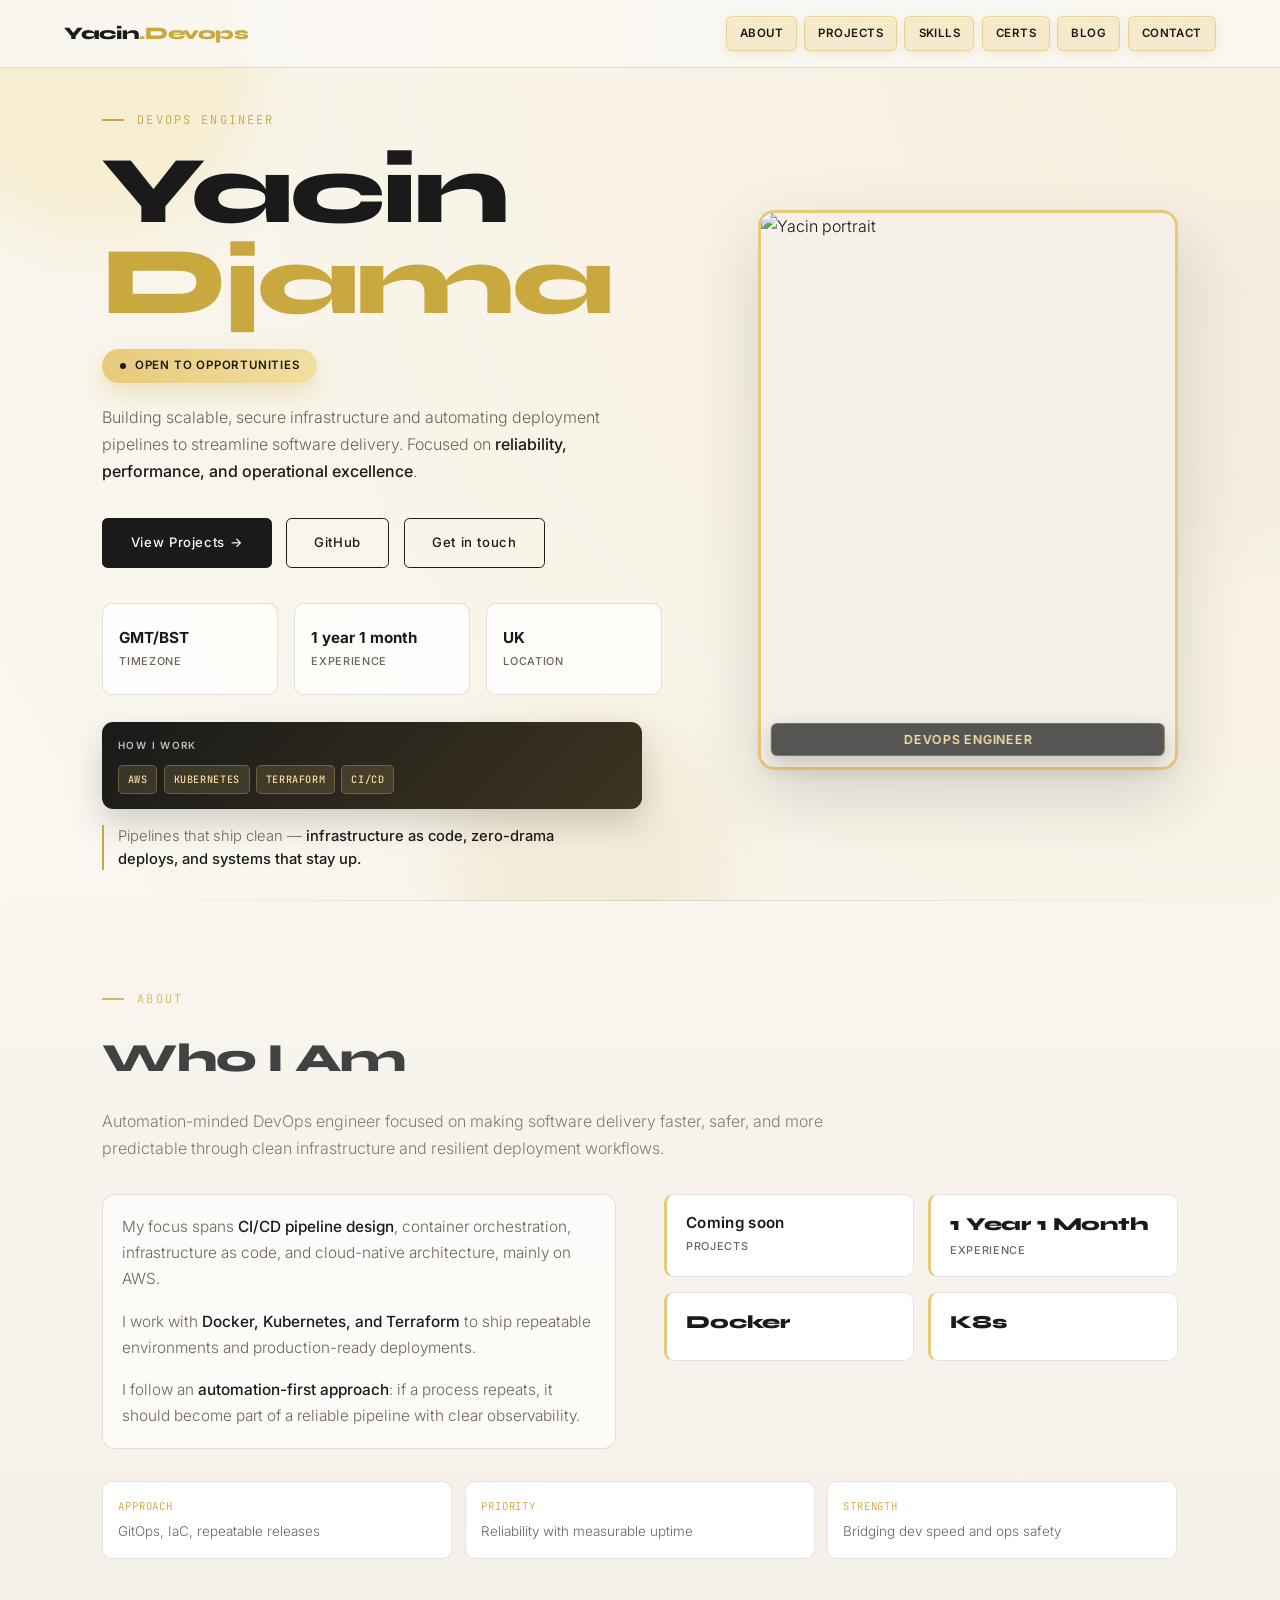
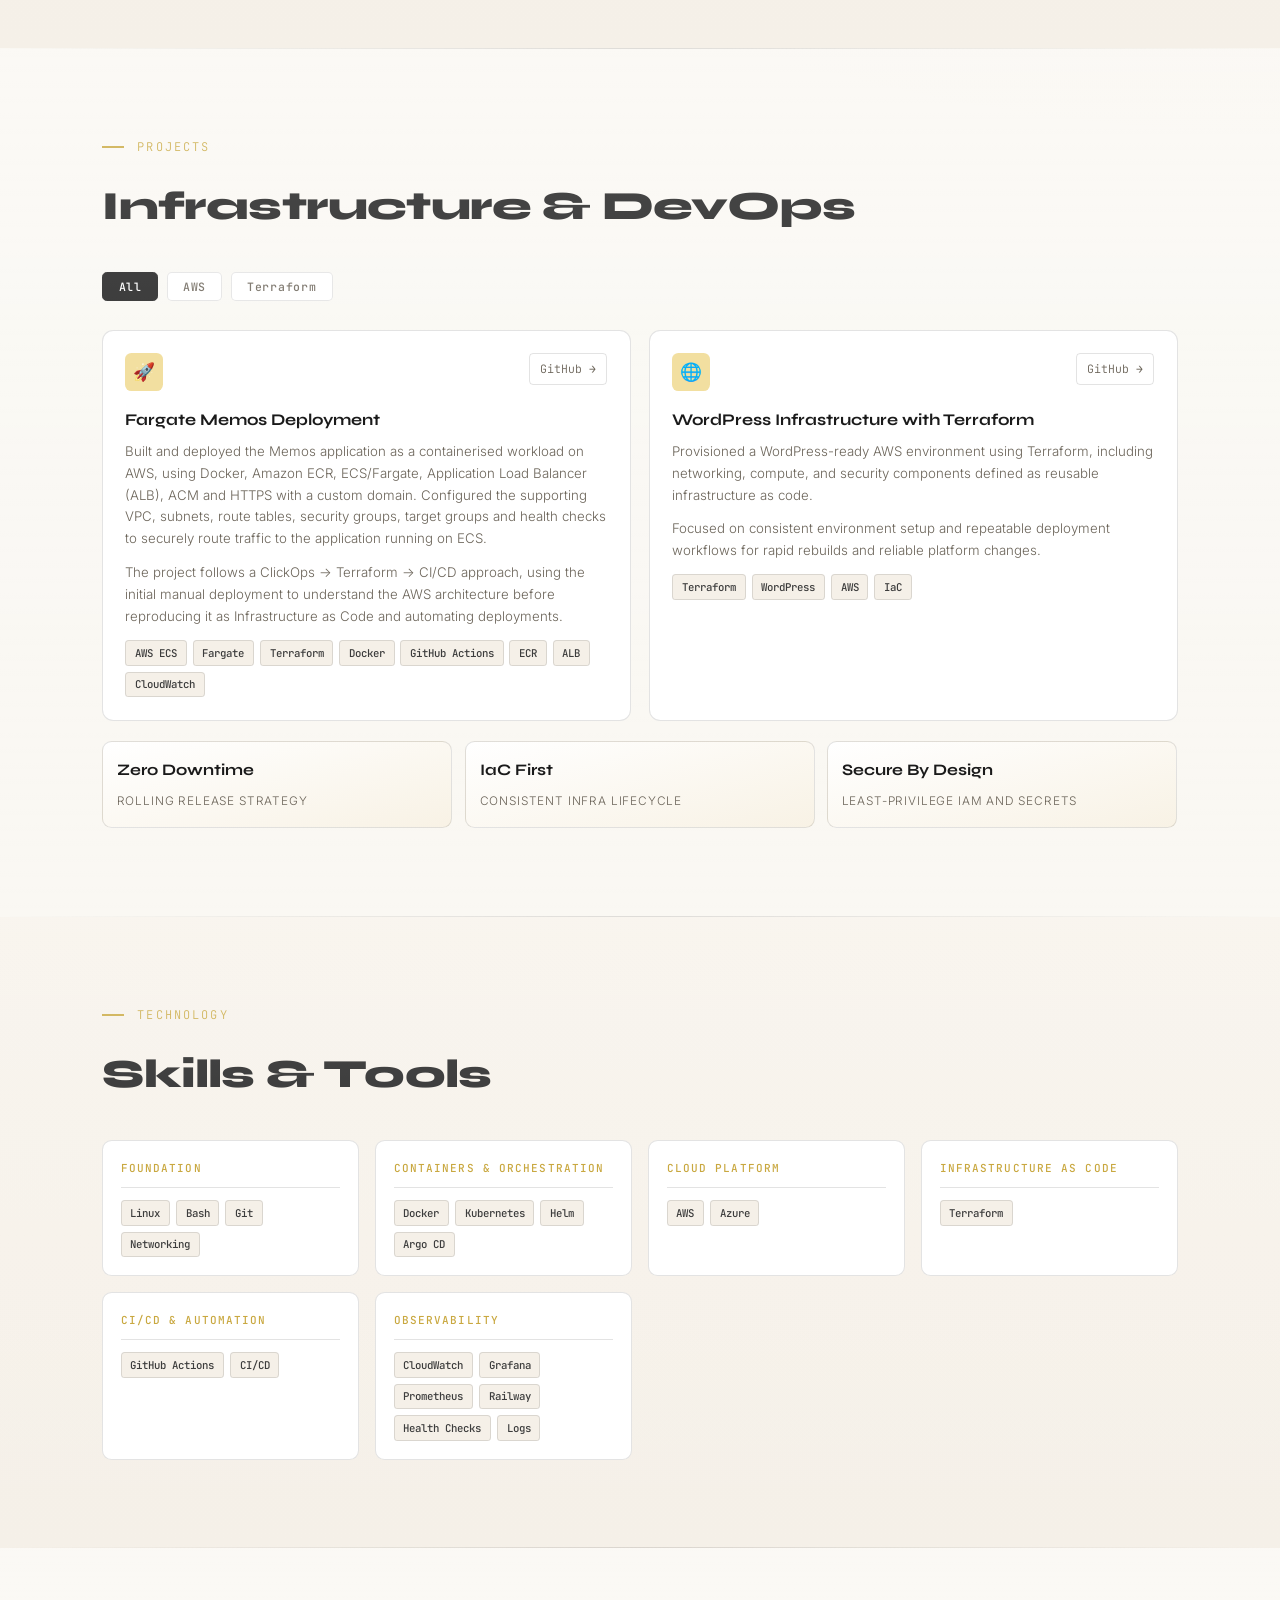
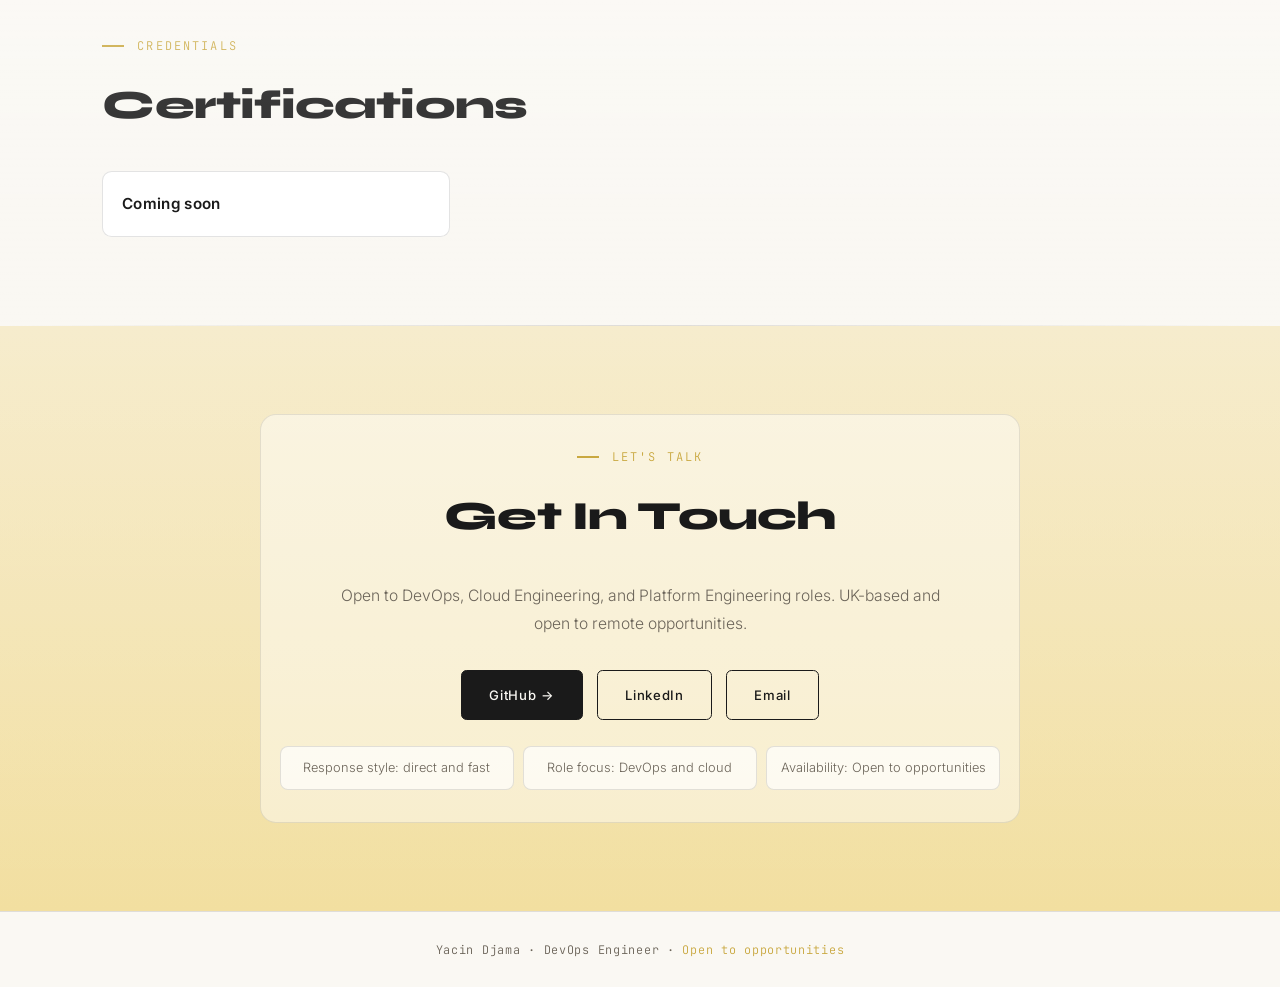
==== index.html @ f0c5e713 "viewing" ====
<!DOCTYPE html>
<html lang="en">
<head>
<meta charset="UTF-8">
<meta name="viewport" content="width=device-width, initial-scale=1.0">
<title>Yacin Djama | DevOps Engineer</title>
<link rel="preconnect" href="https://fonts.googleapis.com">
<link href="https://fonts.googleapis.com/css2?family=Syne:wght@400;600;700;800&family=Inter:wght@300;400;500;600&family=JetBrains+Mono:wght@400;500&display=swap" rel="stylesheet">
<link rel="stylesheet" href="styles.css">
</head>
<body>
  
<div class="blob a"></div>
<div class="blob b"></div>
<div class="blob c"></div>

<nav>
  <a class="nav-logo" href="index.html">Yacin<span>.Devops</span></a>
  <ul class="nav-links">
    <li><a href="#about">About</a></li>
    <li><a href="#projects">Projects</a></li>
    <li><a href="#skills">Skills</a></li>
    <li><a href="#certs">Certs</a></li>
    <li><a href="blog.html">Blog</a></li>
    <li><a href="#contact">Contact</a></li>
  </ul>
</nav>

<section id="hero">
  <div class="hero-inner">
    <div>
      <div class="hero-tag">DevOps Engineer</div>
      <h1>Yacin<br><span class="accent">Djama</span></h1>
      <div class="badge-open"><div class="dot"></div>Open to opportunities</div>
      <p class="hero-subtitle">
        Building scalable, secure infrastructure and automating deployment pipelines to streamline software delivery.
        Focused on <strong>reliability, performance, and operational excellence</strong>.
      </p>
      <div class="hero-ctas">
        <a href="#projects" class="btn-primary">View Projects →</a>
        <a href="https://github.com/YacinD" target="_blank" class="btn-ghost">GitHub</a>
        <a href="#contact" class="btn-ghost">Get in touch</a>
      </div>

      <div class="stats-row">
        <div class="stat-item"><div class="number">GMT/BST</div><div class="label">Timezone</div></div>
        <div class="stat-item"><div class="number experience-duration" data-case="lower">10 months</div><div class="label">Experience</div></div>
        <div class="stat-item"><div class="number">UK</div><div class="label">Location</div></div>
      </div>

      <div class="hero-mosaic reveal">
        <div class="mosaic-wide">
          <span>How I work</span>
          <div class="hero-chips">
            <span>AWS</span>
            <span>Kubernetes</span>
            <span>Terraform</span>
            <span>CI/CD</span>
          </div>
        </div>
        <p class="hero-hook">Pipelines that ship clean — <strong>infrastructure as code, zero-drama deploys, and systems that stay up.</strong></p>
      </div>
    </div>

    <div class="hero-photo-wrap reveal">
      <div class="hero-photo-frame">
        <img src="https://github.com/YacinD.png" alt="Yacin portrait">
      </div>
      <div class="hero-photo-badge">DevOps Engineer</div>
    </div>
  </div>
</section>

<div class="divider"></div>

<div class="full-section cream-bg" id="about">
  <div class="section-inner">
    <div class="section-tag">About</div>
    <h2>Who I Am</h2>
    <p class="section-intro">Automation-minded DevOps engineer focused on making software delivery faster, safer, and more predictable through clean infrastructure and resilient deployment workflows.</p>

    <div class="about-grid">
      <div class="about-text reveal">
        <p>My focus spans <strong>CI/CD pipeline design</strong>, container orchestration, infrastructure as code, and cloud-native architecture, mainly on AWS.</p>
        <p>I work with <strong>Docker, Kubernetes, and Terraform</strong> to ship repeatable environments and production-ready deployments.</p>
        <p>I follow an <strong>automation-first approach</strong>: if a process repeats, it should become part of a reliable pipeline with clear observability.</p>
      </div>
      <div class="about-stats reveal">
        <div class="stat-card"><div class="number coming-soon">Coming soon</div><div class="label">Projects</div></div>
        <div class="stat-card"><div class="number experience-duration" data-case="title">10 Months</div><div class="label">Experience</div></div>
        <div class="stat-card"><div class="number">Docker</div><div class="label"></div></div>
        <div class="stat-card"><div class="number">K8s</div><div class="label"></div></div>
      </div>
    </div>

    <div class="timeline reveal">
      <div class="timeline-item"><div class="k">Approach</div><div class="v">GitOps, IaC, repeatable releases</div></div>
      <div class="timeline-item"><div class="k">Priority</div><div class="v">Reliability with measurable uptime</div></div>
      <div class="timeline-item"><div class="k">Strength</div><div class="v">Bridging dev speed and ops safety</div></div>
    </div>
  </div>
</div>

<div class="divider"></div>

<div class="full-section" id="projects">
  <div class="section-inner">
    <div class="section-tag">Projects</div>
    <h2>Infrastructure & DevOps</h2>

    <div class="filter-row">
      <button class="filter-btn active">All</button>
      <button class="filter-btn">AWS</button>
      <button class="filter-btn">Terraform</button>
    </div>

    <div class="projects-grid">
      <div class="project-card reveal">
        <div class="project-card-header">
          <div class="project-icon">🚀</div>
          <a href="https://github.com/YacinD" target="_blank" class="project-link">GitHub →</a>
        </div>
        <div class="project-title">Fargate Memos Deployment</div>
        <p class="project-desc">Built and deployed the Memos application as a containerised workload on AWS, using Docker, Amazon ECR, ECS/Fargate, Application Load Balancer (ALB), ACM and HTTPS with a custom domain. Configured the supporting VPC, subnets, route tables, security groups, target groups and health checks to securely route traffic to the application running on ECS.</p>
        <p class="project-desc">The project follows a ClickOps → Terraform → CI/CD approach, using the initial manual deployment to understand the AWS architecture before reproducing it as Infrastructure as Code and automating deployments.</p>
        <div class="project-tags">
          <span class="tag">AWS ECS</span><span class="tag">Fargate</span><span class="tag">Terraform</span><span class="tag">Docker</span><span class="tag">GitHub Actions</span><span class="tag">ECR</span><span class="tag">ALB</span><span class="tag">CloudWatch</span>
        </div>
      </div>

      <div class="project-card reveal">
        <div class="project-card-header">
          <div class="project-icon">🌐</div>
          <a href="https://github.com/YacinD/wordpress-terraform" target="_blank" class="project-link">GitHub →</a>
        </div>
        <div class="project-title">WordPress Infrastructure with Terraform</div>
        <p class="project-desc">Provisioned a WordPress-ready AWS environment using Terraform, including networking, compute, and security components defined as reusable infrastructure as code.</p>
        <p class="project-desc">Focused on consistent environment setup and repeatable deployment workflows for rapid rebuilds and reliable platform changes.</p>
        <div class="project-tags"><span class="tag">Terraform</span><span class="tag">WordPress</span><span class="tag">AWS</span><span class="tag">IaC</span></div>
      </div>
    </div>

    <div class="projects-highlights reveal">
      <div class="highlight-card"><strong>Zero Downtime</strong><span>Rolling release strategy</span></div>
      <div class="highlight-card"><strong>IaC First</strong><span>Consistent infra lifecycle</span></div>
      <div class="highlight-card"><strong>Secure By Design</strong><span>Least-privilege IAM and secrets</span></div>
    </div>
  </div>
</div>

<div class="divider"></div>

<div class="full-section cream-bg" id="skills">
  <div class="section-inner">
    <div class="section-tag">Technology</div>
    <h2>Skills & Tools</h2>
    <div class="skills-grid">
      <div class="skill-cat reveal"><div class="skill-cat-title">Foundation</div><div class="skill-items"><span class="skill-item">Linux</span><span class="skill-item">Bash</span><span class="skill-item">Git</span><span class="skill-item">Networking</span></div></div>
      <div class="skill-cat reveal"><div class="skill-cat-title">Containers & Orchestration</div><div class="skill-items"><span class="skill-item">Docker</span><span class="skill-item">Kubernetes</span><span class="skill-item">Helm</span><span class="skill-item">Argo CD</span></div></div>
      <div class="skill-cat reveal"><div class="skill-cat-title">Cloud Platform</div><div class="skill-items"><span class="skill-item">AWS</span><span class="skill-item">Azure</span></div></div>
      <div class="skill-cat reveal"><div class="skill-cat-title">Infrastructure as Code</div><div class="skill-items"><span class="skill-item">Terraform</span></div></div>
      <div class="skill-cat reveal"><div class="skill-cat-title">CI/CD & Automation</div><div class="skill-items"><span class="skill-item">GitHub Actions</span><span class="skill-item">CI/CD</span></div></div>
      <div class="skill-cat reveal"><div class="skill-cat-title">Observability</div><div class="skill-items"><span class="skill-item">CloudWatch</span><span class="skill-item">Grafana</span><span class="skill-item">Prometheus</span><span class="skill-item">Railway</span><span class="skill-item">Health Checks</span><span class="skill-item">Logs</span></div></div>
    </div>
  </div>
</div>

<div class="divider"></div>

<div class="full-section" id="certs">
  <div class="section-inner">
    <div class="section-tag">Credentials</div>
    <h2>Certifications</h2>
    <div class="certs-grid">
      <div class="cert-card reveal cert-card-soon">
        <div>
          <div class="cert-name coming-soon">Coming soon</div>
        </div>
      </div>
    </div>
  </div>
</div>

<div class="divider"></div>

<div class="full-section tan-bg" id="contact">
  <div class="section-inner">
    <div class="contact-inner reveal">
      <div class="section-tag">Let's Talk</div>
      <h2>Get In Touch</h2>
      <p class="contact-desc">Open to DevOps, Cloud Engineering, and Platform Engineering roles. UK-based and open to remote opportunities.</p>
      <div class="contact-links" style="justify-content:center;">
        <a href="https://github.com/YacinD" target="_blank" class="btn-primary">GitHub →</a>
        <a href="https://www.linkedin.com/in/yacindjama/" target="_blank" class="btn-ghost">LinkedIn</a>
        <a href="mailto:yacin@example.com" class="btn-ghost">Email</a>
      </div>
      <div class="contact-mini">
        <div>Response style: direct and fast</div>
        <div>Role focus: DevOps and cloud</div>
        <div>Availability: Open to opportunities</div>
      </div>
    </div>
  </div>
</div>

<footer>
  <div>
    <span>Yacin Djama</span> · DevOps Engineer · <span class="footer-accent">Open to opportunities</span>
  </div>
  <p class="visit-counter" id="visit-counter" aria-live="polite">
    <span>visitors <span class="visit-num" id="visit-count"></span></span>
  </p>
</footer>

<script>
  const sectionObserver = new IntersectionObserver(entries => {
    entries.forEach(entry => {
      if (entry.isIntersecting) {
        entry.target.classList.add('in-view');
      }
    });
  }, { threshold: 0.16 });

  document.querySelectorAll('.full-section').forEach(section => sectionObserver.observe(section));

  document.querySelectorAll('.projects-grid .project-card, .skills-grid .skill-cat, .certs-grid .cert-card, .about-stats .stat-card, .timeline .timeline-item, .projects-highlights .highlight-card').forEach((el, idx) => {
    el.classList.add('reveal');
    el.style.setProperty('--reveal-delay', `${(idx % 6) * 70}ms`);
  });

  document.querySelectorAll('.filter-btn').forEach(btn => {
    btn.addEventListener('click', () => {
      document.querySelectorAll('.filter-btn').forEach(b => b.classList.remove('active'));
      btn.classList.add('active');
    });
  });

  const observer = new IntersectionObserver(entries => {
    entries.forEach(entry => {
      if (entry.isIntersecting) {
        entry.target.classList.add('visible');
      }
    });
  }, { threshold: 0.12 });

  document.querySelectorAll('.reveal').forEach(el => observer.observe(el));

  const onScroll = () => {
    const y = window.scrollY || 0;
    document.body.classList.toggle('scrolling', y > 18);
  };

  window.addEventListener('scroll', onScroll, { passive: true });
  onScroll();

  // DevOps start date: 8 Oct 2025 — experience label auto-updates (months → years at 12)
  const DEVOPS_START = new Date(2025, 9, 8); // month is 0-indexed

  function monthsSince(start, end = new Date()) {
    let months = (end.getFullYear() - start.getFullYear()) * 12 + (end.getMonth() - start.getMonth());
    if (end.getDate() < start.getDate()) months -= 1;
    return Math.max(0, months);
  }

  function formatExperience(months, letterCase = 'lower') {
    let label;
    if (months < 12) {
      label = months === 1 ? '1 month' : `${months} months`;
    } else {
      const years = Math.floor(months / 12);
      const rem = months % 12;
      if (rem === 0) {
        label = years === 1 ? '1 year' : `${years} years`;
      } else if (years === 1) {
        label = rem === 1 ? '1 year 1 month' : `1 year ${rem} months`;
      } else {
        label = rem === 1 ? `${years} years 1 month` : `${years} years ${rem} months`;
      }
    }
    if (letterCase === 'title') {
      return label.replace(/\b\w/g, c => c.toUpperCase());
    }
    return label;
  }

  function updateExperienceDuration() {
    const months = monthsSince(DEVOPS_START);
    document.querySelectorAll('.experience-duration').forEach(el => {
      el.textContent = formatExperience(months, el.dataset.case || 'lower');
    });
  }

  updateExperienceDuration();
  // Re-check daily in case the page stays open across a month boundary
  setInterval(updateExperienceDuration, 60 * 60 * 1000);

  (function trackUniqueVisits() {
    const counterEl = document.getElementById('visit-count');
    const wrapEl = document.getElementById('visit-counter');
    if (!counterEl || !wrapEl) return;

    const namespace = 'yacind.github.io';
    const key = 'visits';
    const ownerFlag = 'yd-site-owner';
    const countedFlag = 'yd-unique-visit';
    const ownerCookie = 'yd_owner=1';
    const params = new URLSearchParams(location.search);
    const host = location.hostname;
    const isLocal = host === 'localhost' || host === '127.0.0.1' || location.protocol === 'file:';
    const markedInUrl = params.has('me') || location.hash === '#me';

    const readOwner = () => {
      try {
        if (localStorage.getItem(ownerFlag) === '1') return true;
      } catch (err) {}
      return document.cookie.split(';').some(part => part.trim() === ownerCookie);
    };

    const markOwnerDevice = () => {
      try { localStorage.setItem(ownerFlag, '1'); } catch (err) {}
      document.cookie = `${ownerCookie}; Max-Age=315360000; Path=/; SameSite=Lax`;
    };

    if (isLocal || markedInUrl || readOwner()) {
      markOwnerDevice();
    }

    if (markedInUrl) {
      const hash = location.hash === '#me' ? '' : location.hash;
      history.replaceState({}, '', location.pathname + hash);
    }

    let alreadyCounted = false;
    try { alreadyCounted = localStorage.getItem(countedFlag) === '1'; } catch (err) {}

    const isOwnerDevice = readOwner();
    const shouldCount = !isOwnerDevice && !alreadyCounted;
    const endpoint = shouldCount ? 'hit' : 'get';

    fetch(`https://abacus.jasoncameron.dev/${endpoint}/${namespace}/${key}`)
      .then(res => (res.ok ? res.json() : Promise.reject()))
      .then(data => {
        const value = Number(data && data.value);
        if (!Number.isFinite(value)) return;
        if (shouldCount) {
          try { localStorage.setItem(countedFlag, '1'); } catch (err) {}
        }
        counterEl.textContent = value.toLocaleString('en-GB');
        wrapEl.classList.add('is-on');
      })
      .catch(() => {});
  })();

</script>
</body>
</html>
---- styles.css ----
:root {
    --tan: #E8C97A;
    --tan-light: #F2DFA0;
    --tan-dark: #C9A840;
    --charcoal: #1A1A1A;
    --charcoal-mid: #2D2D2D;
    --charcoal-soft: #3D3D3D;
    --warm-white: #FAF8F3;
    --cream: #F5F0E8;
    --muted: #6B6459;
    --border: rgba(26,26,26,0.12);
    --border-tan: rgba(232,201,122,0.4);
  }

  * { margin: 0; padding: 0; box-sizing: border-box; }
  html { scroll-behavior: smooth; }

  body {
    background: radial-gradient(circle at top right, rgba(232,201,122,0.18), transparent 40%), var(--warm-white);
    color: var(--charcoal);
    font-family: 'Inter', sans-serif;
    font-weight: 300;
    line-height: 1.7;
    overflow-x: hidden;
  }

  body.scrolling nav {
    background: rgba(250,248,243,0.94);
    box-shadow: 0 10px 30px rgba(26,26,26,0.08);
  }

  .blob {
    position: fixed;
    z-index: 0;
    border-radius: 999px;
    filter: blur(30px);
    opacity: 0.32;
    pointer-events: none;
  }

  .blob.a {
    width: 340px;
    height: 340px;
    background: var(--tan-light);
    top: -100px;
    left: -80px;
  }

  .blob.b {
    width: 320px;
    height: 320px;
    background: #efe6d6;
    right: -110px;
    top: 25vh;
  }

  .blob.c {
    width: 280px;
    height: 280px;
    background: #ead9b2;
    bottom: -100px;
    left: 35%;
  }

  nav {
    position: fixed;
    top: 0;
    left: 0;
    right: 0;
    z-index: 100;
    display: flex;
    align-items: center;
    justify-content: space-between;
    padding: 1rem 4rem;
    background: rgba(250,248,243,0.88);
    backdrop-filter: none;
    border-bottom: 1px solid var(--border);
  }

  .nav-logo {
    font-family: 'Syne', sans-serif;
    font-size: 1.1rem;
    font-weight: 800;
    color: var(--charcoal);
    letter-spacing: -0.02em;
    text-decoration: none;
  }

  .nav-logo span { color: var(--tan-dark); }

  .nav-links a.is-active {
    background: linear-gradient(180deg, var(--tan-light), var(--tan));
    box-shadow: 0 6px 16px rgba(201,168,64,0.28);
  }

  .nav-links {
    display: flex;
    gap: 0.45rem;
    list-style: none;
    flex-wrap: wrap;
    justify-content: flex-end;
  }

  .nav-links a {
    display: inline-flex;
    align-items: center;
    color: var(--charcoal);
    text-decoration: none;
    font-size: 0.72rem;
    letter-spacing: 0.04em;
    text-transform: uppercase;
    font-weight: 600;
    padding: 0.42rem 0.82rem;
    white-space: nowrap;
    border-radius: 0.4rem;
    background: linear-gradient(180deg, rgba(242,223,160,0.55), rgba(232,201,122,0.28));
    border: 1px solid rgba(201,168,64,0.38);
    box-shadow: 0 3px 10px rgba(201,168,64,0.16), inset 0 1px 0 rgba(255,255,255,0.55);
    transition: background 0.2s, transform 0.2s, box-shadow 0.2s, color 0.2s;
  }

  .nav-links a:hover {
    background: linear-gradient(180deg, var(--tan-light), var(--tan));
    color: var(--charcoal);
    transform: translateY(-1px);
    box-shadow: 0 6px 16px rgba(201,168,64,0.28);
  }

  .nav-links a:focus-visible {
    outline: 2px solid var(--tan-dark);
    outline-offset: 2px;
  }

  #hero {
    position: relative;
    z-index: 1;
    min-height: 100vh;
    display: flex;
    align-items: center;
    padding: 0 8vw;
    padding-top: 5rem;
  }

  .hero-inner {
    display: grid;
    grid-template-columns: 1fr 420px;
    gap: 4rem;
    align-items: center;
    max-width: 1120px;
    width: 100%;
    margin: 0 auto;
  }

  .hero-tag,
  .section-tag {
    font-family: 'JetBrains Mono', monospace;
    font-size: 0.75rem;
    color: var(--tan-dark);
    letter-spacing: 0.18em;
    text-transform: uppercase;
    margin-bottom: 0.9rem;
    display: flex;
    align-items: center;
    gap: 0.8rem;
  }

  .hero-tag::before,
  .section-tag::before {
    content: '';
    width: 22px;
    height: 2px;
    background: var(--tan-dark);
  }

  h1 {
    font-family: 'Syne', sans-serif;
    font-size: clamp(3rem, 8vw, 6rem);
    font-weight: 800;
    line-height: 0.95;
    letter-spacing: -0.03em;
    margin-bottom: 1.4rem;
    color: var(--charcoal);
  }

  h1 .accent { color: var(--tan-dark); display: block; }

  .badge-open {
    display: inline-flex;
    align-items: center;
    gap: 0.55rem;
    background: linear-gradient(90deg, var(--tan), var(--tan-light));
    color: var(--charcoal);
    padding: 0.45rem 1.1rem;
    border-radius: 2rem;
    font-size: 0.72rem;
    font-weight: 600;
    letter-spacing: 0.07em;
    text-transform: uppercase;
    margin-bottom: 1.3rem;
    box-shadow: 0 10px 25px rgba(201, 168, 64, 0.28);
  }

  .badge-open .dot {
    width: 6px;
    height: 6px;
    background: var(--charcoal);
    border-radius: 50%;
    animation: blink 1.8s infinite;
  }

  @keyframes blink { 0%, 100% { opacity: 1; } 50% { opacity: 0.3; } }

  .hero-subtitle {
    font-size: 1rem;
    color: var(--muted);
    max-width: 520px;
    margin-bottom: 2rem;
  }

  .hero-subtitle strong { color: var(--charcoal); font-weight: 500; }

  .hero-ctas,
  .contact-links {
    display: flex;
    gap: 0.9rem;
    flex-wrap: wrap;
  }

  .btn-primary,
  .btn-ghost {
    display: inline-flex;
    align-items: center;
    gap: 0.5rem;
    padding: 0.8rem 1.7rem;
    border-radius: 0.35rem;
    text-decoration: none;
    font-size: 0.82rem;
    font-weight: 500;
    letter-spacing: 0.05em;
    transition: all 0.2s;
  }

  .btn-primary {
    background: var(--charcoal);
    color: var(--warm-white);
    border: 1.5px solid var(--charcoal);
  }

  .btn-primary:hover {
    background: var(--charcoal-soft);
    transform: translateY(-2px);
  }

  .btn-ghost {
    background: transparent;
    color: var(--charcoal);
    border: 1.5px solid var(--charcoal);
  }

  .btn-ghost:hover {
    background: var(--charcoal);
    color: var(--warm-white);
    transform: translateY(-2px);
  }

  .stats-row {
    display: grid;
    grid-template-columns: repeat(3, minmax(100px, 1fr));
    gap: 1rem;
    margin-top: 2.2rem;
    max-width: 560px;
    align-items: stretch;
  }

  .stat-item {
    min-height: 92px;
    padding: 0.95rem 1rem;
    background: rgba(255,255,255,0.74);
    border: 1px solid var(--border);
    border-radius: 0.6rem;
    display: flex;
    flex-direction: column;
    justify-content: center;
    align-items: flex-start;
  }

  .stat-item .number,
  .stat-card .number {
    font-family: 'Syne', sans-serif;
    font-size: 1.15rem;
    font-weight: 800;
    color: var(--charcoal);
    line-height: 1.3;
    letter-spacing: -0.01em;
  }

  .stat-item .number {
    font-family: 'Inter', sans-serif;
    font-size: 0.95rem;
    font-weight: 700;
    letter-spacing: 0;
  }

  .stat-item .label,
  .stat-card .label {
    font-size: 0.68rem;
    color: var(--muted);
    letter-spacing: 0.06em;
    text-transform: uppercase;
    font-weight: 500;
    margin-top: 0.38rem;
    line-height: 1.35;
  }

  .hero-photo-wrap { position: relative; }

  .hero-photo-frame {
    position: relative;
    width: 100%;
    aspect-ratio: 3 / 4;
    border-radius: 1rem;
    overflow: hidden;
    background: var(--cream);
    border: 3px solid var(--tan);
    box-shadow: 0 28px 70px rgba(26,26,26,0.15);
  }

  .hero-photo-frame img {
    width: 100%;
    height: 100%;
    object-fit: cover;
    object-position: center top;
    filter: saturate(0.9) contrast(1.03);
  }

  .hero-photo-badge {
    position: absolute;
    bottom: 0.85rem;
    left: 50%;
    transform: translateX(-50%);
    width: calc(100% - 1.6rem);
    text-align: center;
    background: rgba(26,26,26,0.72);
    color: var(--tan-light);
    padding: 0.48rem 0.7rem;
    border-radius: 0.4rem;
    font-family: 'Inter', sans-serif;
    font-size: 0.78rem;
    font-weight: 600;
    letter-spacing: 0.06em;
    text-transform: uppercase;
    line-height: 1.3;
    border: 1px solid rgba(232,201,122,0.28);
    box-shadow: 0 8px 22px rgba(26,26,26,0.22);
    backdrop-filter: blur(8px);
  }

  .hero-mosaic {
    margin-top: 1.7rem;
    max-width: 540px;
  }

  .mosaic-wide {
    background: linear-gradient(135deg, #1A1A1A 0%, #3D3420 100%);
    color: var(--warm-white);
    box-shadow: 0 14px 32px rgba(26,26,26,0.18);
    border-radius: 0.7rem;
    padding: 0.95rem 1rem;
  }

  .mosaic-wide > span {
    display: block;
    font-size: 0.62rem;
    letter-spacing: 0.14em;
    text-transform: uppercase;
    font-weight: 600;
    opacity: 0.72;
  }

  .mosaic-wide .hero-chips {
    display: flex;
    flex-wrap: wrap;
    gap: 0.4rem;
    margin-top: 0.7rem;
  }

  .hero-chips span {
    font-family: 'JetBrains Mono', monospace;
    font-size: 0.64rem;
    letter-spacing: 0.06em;
    text-transform: uppercase;
    font-weight: 500;
    padding: 0.28rem 0.55rem;
    border-radius: 0.32rem;
    background: rgba(232,201,122,0.14);
    color: var(--tan-light);
    border: 1px solid rgba(232,201,122,0.28);
  }

  .hero-hook {
    margin-top: 1rem;
    padding-left: 0.9rem;
    border-left: 2px solid var(--tan-dark);
    color: var(--muted);
    font-size: 0.92rem;
    line-height: 1.55;
    max-width: 480px;
  }

  .hero-hook strong {
    color: var(--charcoal);
    font-weight: 500;
  }

  .divider {
    height: 1px;
    background: linear-gradient(90deg, transparent, var(--border), transparent);
    position: relative;
    z-index: 1;
  }

  .full-section {
    position: relative;
    z-index: 1;
    padding: 5.5rem 8vw;
    opacity: 0;
    transform: translateY(30px);
    transition: opacity 0.55s ease, transform 0.55s ease;
    will-change: opacity, transform;
  }

  .full-section::before {
    content: '';
    position: absolute;
    inset: 0;
    background: linear-gradient(180deg, rgba(255,255,255,0.22), rgba(255,255,255,0));
    opacity: 0;
    transition: opacity 0.7s ease;
    pointer-events: none;
  }

  .full-section.tan-bg { background: linear-gradient(180deg, #f4e7bf, var(--tan-light)); }
  .full-section.cream-bg { background: linear-gradient(180deg, #f7f2ea, var(--cream)); }
  .full-section.in-view {
    opacity: 1;
    transform: translateY(0);
  }

  .full-section.in-view::before { opacity: 1; }

  .section-inner {
    max-width: 1120px;
    margin: 0 auto;
  }

  h2 {
    font-family: 'Syne', sans-serif;
    font-size: clamp(1.8rem, 4vw, 2.5rem);
    font-weight: 800;
    letter-spacing: -0.02em;
    color: var(--charcoal);
    margin-bottom: 2rem;
  }

  .section-intro {
    max-width: 760px;
    color: var(--muted);
    margin-top: -1rem;
    margin-bottom: 2rem;
  }

  .about-grid {
    display: grid;
    grid-template-columns: 1fr 1fr;
    gap: 3rem;
    align-items: start;
  }

  .about-text {
    background: rgba(255,255,255,0.66);
    border: 1px solid var(--border);
    border-radius: 0.8rem;
    padding: 1.2rem;
  }

  .about-text p {
    color: var(--muted);
    margin-bottom: 1rem;
    font-size: 0.96rem;
  }

  .about-text p:last-child { margin-bottom: 0; }
  .about-text strong { color: var(--charcoal); font-weight: 500; }

  .about-stats {
    display: grid;
    grid-template-columns: 1fr 1fr;
    gap: 0.9rem;
  }

  .stat-card {
    background: white;
    border: 1px solid var(--border);
    border-radius: 0.6rem;
    padding: 1.15rem 1.2rem;
    border-left: 3px solid var(--tan);
    transition: transform 0.2s, box-shadow 0.2s;
  }

  .stat-card .number.coming-soon {
    font-family: 'Inter', sans-serif;
    font-size: 0.95rem;
    font-weight: 600;
    letter-spacing: 0.02em;
    text-transform: none;
  }

  .stat-card:hover {
    transform: translateY(-2px);
    box-shadow: 0 10px 25px rgba(26,26,26,0.08);
  }

  .timeline {
    margin-top: 2rem;
    display: grid;
    grid-template-columns: repeat(3, minmax(0, 1fr));
    gap: 0.8rem;
  }

  .timeline-item {
    padding: 0.95rem;
    border-radius: 0.6rem;
    border: 1px solid var(--border);
    background: white;
  }

  .timeline-item .k {
    font-family: 'JetBrains Mono', monospace;
    font-size: 0.67rem;
    letter-spacing: 0.08em;
    text-transform: uppercase;
    color: var(--tan-dark);
    margin-bottom: 0.3rem;
  }

  .timeline-item .v {
    font-size: 0.84rem;
    color: var(--muted);
  }

  .filter-row {
    display: flex;
    gap: 0.55rem;
    flex-wrap: wrap;
    margin-bottom: 1.8rem;
  }

  .filter-btn {
    background: white;
    border: 1.5px solid var(--border);
    color: var(--muted);
    padding: 0.38rem 0.95rem;
    border-radius: 0.3rem;
    font-size: 0.72rem;
    cursor: pointer;
    font-family: 'JetBrains Mono', monospace;
    letter-spacing: 0.06em;
    transition: all 0.2s;
    font-weight: 500;
  }

  .filter-btn.active,
  .filter-btn:hover {
    border-color: var(--charcoal);
    background: var(--charcoal);
    color: white;
  }

  .projects-grid {
    display: grid;
    grid-template-columns: repeat(2, minmax(0, 1fr));
    gap: 1.1rem;
  }

  .project-card {
    background: white;
    border: 1px solid var(--border);
    border-radius: 0.7rem;
    padding: 1.4rem;
    transition: all 0.2s;
    position: relative;
    overflow: hidden;
  }

  .project-card::after {
    content: '';
    position: absolute;
    bottom: 0;
    left: 0;
    right: 0;
    height: 3px;
    background: linear-gradient(90deg, var(--tan), var(--tan-dark));
    opacity: 0;
    transition: opacity 0.2s;
  }

  .project-card:hover {
    transform: translateY(-4px);
    box-shadow: 0 12px 36px rgba(26,26,26,0.08);
  }

  .project-card:hover::after { opacity: 1; }

  .project-card-header {
    display: flex;
    justify-content: space-between;
    align-items: flex-start;
    margin-bottom: 0.9rem;
  }

  .project-icon {
    width: 38px;
    height: 38px;
    background: var(--tan-light);
    border-radius: 0.4rem;
    display: flex;
    align-items: center;
    justify-content: center;
    font-size: 1.1rem;
  }

  .project-link {
    color: var(--muted);
    text-decoration: none;
    font-size: 0.72rem;
    font-family: 'JetBrains Mono', monospace;
    border: 1px solid var(--border);
    padding: 0.3rem 0.65rem;
    border-radius: 0.25rem;
    transition: all 0.2s;
  }

  .project-link:hover { color: var(--charcoal); border-color: var(--charcoal); }

  .project-title {
    font-family: 'Syne', sans-serif;
    font-size: 1.02rem;
    font-weight: 700;
    color: var(--charcoal);
    margin-bottom: 0.45rem;
  }

  .project-desc {
    font-size: 0.83rem;
    color: var(--muted);
    line-height: 1.65;
    margin-bottom: 0.75rem;
  }

  .project-tags,
  .skill-items {
    display: flex;
    flex-wrap: wrap;
    gap: 0.35rem;
  }

  .tag,
  .skill-item {
    font-family: 'JetBrains Mono', monospace;
    font-size: 0.67rem;
    color: var(--charcoal-soft);
    background: var(--cream);
    border: 1px solid var(--border);
    padding: 0.18rem 0.55rem;
    border-radius: 0.24rem;
    font-weight: 500;
  }

  .projects-highlights {
    margin-top: 1.3rem;
    display: grid;
    grid-template-columns: repeat(3, minmax(0, 1fr));
    gap: 0.8rem;
  }


  .highlight-card {
    background: linear-gradient(165deg, #fff 0%, #f8f2e5 100%);
    border: 1px solid var(--border);
    border-radius: 0.6rem;
    padding: 0.85rem;
  }

  .highlight-card strong {
    font-family: 'Syne', sans-serif;
    font-size: 1rem;
    color: var(--charcoal);
    display: block;
    margin-bottom: 0.2rem;
  }

  .highlight-card span {
    font-size: 0.74rem;
    color: var(--muted);
    text-transform: uppercase;
    letter-spacing: 0.07em;
  }

  .skills-grid {
    display: grid;
    grid-template-columns: repeat(auto-fill, minmax(220px, 1fr));
    gap: 1rem;
  }

  .skill-cat {
    background: white;
    border: 1px solid var(--border);
    border-radius: 0.6rem;
    padding: 1.1rem;
    transition: all 0.2s;
  }

  .skill-cat:hover { border-color: var(--tan); box-shadow: 0 10px 24px rgba(26,26,26,0.06); }

  .skill-cat-title {
    font-family: 'JetBrains Mono', monospace;
    font-size: 0.69rem;
    color: var(--tan-dark);
    letter-spacing: 0.1em;
    text-transform: uppercase;
    margin-bottom: 0.75rem;
    padding-bottom: 0.6rem;
    border-bottom: 1px solid var(--border);
    font-weight: 500;
  }

  .certs-grid {
    display: grid;
    grid-template-columns: repeat(auto-fill, minmax(260px, 1fr));
    gap: 1rem;
  }

  .cert-card {
    background: white;
    border: 1px solid var(--border);
    border-radius: 0.6rem;
    padding: 1.2rem;
    display: flex;
    gap: 0.9rem;
    align-items: flex-start;
    text-decoration: none;
    transition: all 0.2s;
  }

  .cert-card:hover {
    border-color: var(--tan);
    transform: translateY(-3px);
    box-shadow: 0 8px 26px rgba(26,26,26,0.08);
  }

  .cert-logo {
    width: 42px;
    height: 42px;
    border-radius: 0.4rem;
    background: var(--tan-light);
    display: flex;
    align-items: center;
    justify-content: center;
    font-size: 1.2rem;
    flex-shrink: 0;
  }

  .cert-name {
    font-family: 'Syne', sans-serif;
    font-size: 0.9rem;
    font-weight: 700;
    color: var(--charcoal);
    margin-bottom: 0.2rem;
  }

  .cert-issuer {
    font-size: 0.74rem;
    color: var(--muted);
    font-family: 'JetBrains Mono', monospace;
    margin-bottom: 0.45rem;
  }

  .cert-verify {
    font-size: 0.68rem;
    color: var(--tan-dark);
    font-family: 'JetBrains Mono', monospace;
    font-weight: 600;
    letter-spacing: 0.05em;
  }

  .cert-card-soon {
    cursor: default;
  }

  .cert-card-soon:hover {
    border-color: var(--border);
    transform: none;
    box-shadow: none;
  }

  .cert-name.coming-soon {
    font-family: 'Inter', sans-serif;
    font-size: 0.95rem;
    font-weight: 600;
    letter-spacing: 0.02em;
    margin-bottom: 0;
  }

  .contact-inner {
    text-align: center;
    max-width: 760px;
    margin: 0 auto;
    background: rgba(255,255,255,0.45);
    border: 1px solid rgba(26,26,26,0.1);
    border-radius: 1rem;
    padding: 2rem 1.2rem;
  }

  .contact-inner .section-tag {
    justify-content: center;
  }

  .contact-desc {
    color: var(--muted);
    font-size: 0.98rem;
    margin: 1rem auto 2rem;
    line-height: 1.8;
    max-width: 600px;
  }

  .contact-mini {
    margin-top: 1.6rem;
    display: grid;
    grid-template-columns: repeat(3, minmax(0, 1fr));
    gap: 0.6rem;
  }

  .contact-mini div {
    background: rgba(255,255,255,0.7);
    border: 1px solid var(--border);
    border-radius: 0.5rem;
    padding: 0.75rem 0.7rem;
    font-size: 0.8rem;
    line-height: 1.45;
    color: var(--muted);
  }

  footer {
    position: relative;
    z-index: 1;
    display: flex;
    flex-direction: column;
    align-items: center;
    gap: 0.55rem;
    text-align: center;
    padding: 1.7rem;
    border-top: 1px solid var(--border);
    color: var(--muted);
    font-size: 0.74rem;
    font-family: 'JetBrains Mono', monospace;
    letter-spacing: 0.06em;
    background: var(--warm-white);
  }

  .footer-accent { color: var(--tan-dark); }

  .visit-counter {
    display: none;
    align-items: center;
    gap: 0.45rem;
    color: var(--muted);
    opacity: 0.78;
    font-size: 0.66rem;
    letter-spacing: 0.14em;
    text-transform: lowercase;
    white-space: nowrap;
  }

  .visit-counter.is-on { display: inline-flex; }

  .visit-counter::before {
    content: '';
    width: 14px;
    height: 1px;
    background: var(--tan-dark);
    opacity: 0.75;
  }

  .visit-num {
    color: var(--tan-dark);
    font-weight: 500;
    letter-spacing: 0.1em;
    font-variant-numeric: tabular-nums;
  }

  @keyframes fadeUp {
    from { opacity: 0; transform: translateY(16px); }
    to { opacity: 1; transform: translateY(0); }
  }

  .reveal {
    opacity: 0;
    transform: translateY(18px);
    transition: opacity 0.4s ease, transform 0.4s ease;
    transition-delay: var(--reveal-delay, 0ms);
    will-change: opacity, transform;
  }

  .reveal.visible {
    opacity: 1;
    transform: translateY(0);
  }

  @media (max-width: 980px) {
    nav { padding: 0.9rem 1.4rem; }
    .nav-links { gap: 0.32rem; max-width: 62%; }
    .nav-links a { padding: 0.38rem 0.62rem; font-size: 0.66rem; letter-spacing: 0.04em; }
    #hero, .full-section { padding-left: 1.4rem; padding-right: 1.4rem; }
    .hero-inner { grid-template-columns: 1fr; }
    #hero { padding-top: 6rem; }
    .hero-photo-wrap {
      display: block;
      max-width: 320px;
      width: 100%;
      margin: 0.8rem auto 0;
    }
    .hero-photo-frame { aspect-ratio: 4 / 5; }
    .hero-photo-frame img { object-position: center 20%; }
    .hero-photo-badge {
      left: 50%;
      bottom: 0.65rem;
      width: calc(100% - 1.2rem);
      font-size: 0.72rem;
      letter-spacing: 0.06em;
      padding: 0.4rem 0.55rem;
    }
    .about-grid { grid-template-columns: 1fr; gap: 1.2rem; }
    .timeline,
    .projects-highlights,
    .projects-grid,
    .contact-mini { grid-template-columns: 1fr; }
    .stats-row {
      grid-template-columns: 1fr 1fr;
      gap: 0.7rem;
    }
    .stat-item {
      min-height: 78px;
      padding: 0.75rem;
    }
  }

  @media (max-width: 560px) {
    nav { padding: 0.75rem 0.9rem; gap: 0.6rem; }
    .nav-logo { font-size: 0.95rem; }
    .nav-links { max-width: 100%; justify-content: flex-start; }
    .stats-row { grid-template-columns: 1fr; }
    .stat-item {
      min-height: auto;
      padding: 0.7rem 0.75rem;
    }
    .hero-photo-wrap {
      max-width: 270px;
      margin-top: 0.65rem;
    }
    .hero-photo-frame { border-width: 2px; }
  }

  .page-blog #page {
    min-height: auto;
    padding: 7.2rem 8vw 4.5rem;
    display: block;
  }

  .blog-kicker {
    display: flex;
    flex-wrap: wrap;
    gap: 0.45rem 0.85rem;
    align-items: center;
    margin-bottom: 1.1rem;
    font-family: 'JetBrains Mono', monospace;
    font-size: 0.68rem;
    letter-spacing: 0.08em;
    text-transform: uppercase;
    color: var(--muted);
  }

  .blog-kicker .dot-sep {
    width: 4px;
    height: 4px;
    border-radius: 50%;
    background: var(--tan-dark);
    opacity: 0.7;
  }

  .post-shell {
    background: rgba(255,255,255,0.72);
    border: 1px solid var(--border);
    border-radius: 0.9rem;
    padding: 1.6rem 1.5rem 1.7rem;
    box-shadow: 0 18px 40px rgba(26,26,26,0.05);
  }

  .post-title {
    font-family: 'Syne', sans-serif;
    font-size: clamp(1.7rem, 4vw, 2.45rem);
    font-weight: 800;
    letter-spacing: -0.03em;
    line-height: 1.12;
    margin-bottom: 0.85rem;
  }

  .post-lede {
    color: var(--muted);
    font-size: 1.02rem;
    max-width: 640px;
    margin-bottom: 1.5rem;
  }

  .post-lede strong {
    color: var(--charcoal);
    font-weight: 500;
  }

  .post-body p {
    color: var(--muted);
    font-size: 0.97rem;
    margin-bottom: 1rem;
  }

  .post-body code,
  .block-card code {
    font-family: 'JetBrains Mono', monospace;
    font-size: 0.82em;
    background: var(--cream);
    border: 1px solid var(--border);
    padding: 0.08rem 0.32rem;
    border-radius: 0.22rem;
    color: var(--charcoal);
  }

  .post-body strong {
    color: var(--charcoal);
    font-weight: 500;
  }

  .code-panel {
    margin: 1.25rem 0 1.4rem;
    background: linear-gradient(135deg, #1A1A1A 0%, #3D3420 100%);
    color: var(--warm-white);
    border-radius: 0.7rem;
    overflow: hidden;
    box-shadow: 0 14px 32px rgba(26,26,26,0.18);
  }

  .code-panel-bar {
    display: flex;
    justify-content: space-between;
    align-items: center;
    padding: 0.7rem 0.95rem;
    border-bottom: 1px solid rgba(232,201,122,0.18);
    font-family: 'JetBrains Mono', monospace;
    font-size: 0.64rem;
    letter-spacing: 0.1em;
    text-transform: uppercase;
    color: var(--tan-light);
    opacity: 0.88;
  }

  .code-panel pre {
    margin: 0;
    padding: 1rem 1.05rem 1.15rem;
    overflow-x: auto;
    font-family: 'JetBrains Mono', monospace;
    font-size: 0.78rem;
    line-height: 1.65;
    color: #f3ead4;
  }

  .code-panel .kw { color: var(--tan-light); }
  .code-panel .str { color: #f2dfa0; }
  .code-panel .cmt { color: rgba(245,240,232,0.45); }

  .block-grid {
    display: grid;
    grid-template-columns: repeat(3, minmax(0, 1fr));
    gap: 0.8rem;
    margin: 1.35rem 0 1.5rem;
  }

  .block-card {
    padding: 0.95rem;
    border-radius: 0.6rem;
    border: 1px solid var(--border);
    background: white;
  }

  .block-card .k {
    font-family: 'JetBrains Mono', monospace;
    font-size: 0.67rem;
    letter-spacing: 0.08em;
    text-transform: uppercase;
    color: var(--tan-dark);
    margin-bottom: 0.3rem;
  }

  .block-card .v {
    font-size: 0.84rem;
    color: var(--muted);
  }

  .post-close {
    margin-top: 0.2rem;
    padding: 0.95rem 1rem;
    border-left: 2px solid var(--tan-dark);
    color: var(--muted);
    font-size: 0.95rem;
  }

  .post-close strong {
    color: var(--charcoal);
    font-weight: 500;
  }

  @media (max-width: 980px) {
    .page-blog #page { padding-left: 1.4rem; padding-right: 1.4rem; }
    .block-grid { grid-template-columns: 1fr; }
  }

  @media (prefers-reduced-motion: reduce) {
    html { scroll-behavior: auto; }
    *, *::before, *::after {
      animation: none !important;
      transition: none !important;
    }
  }
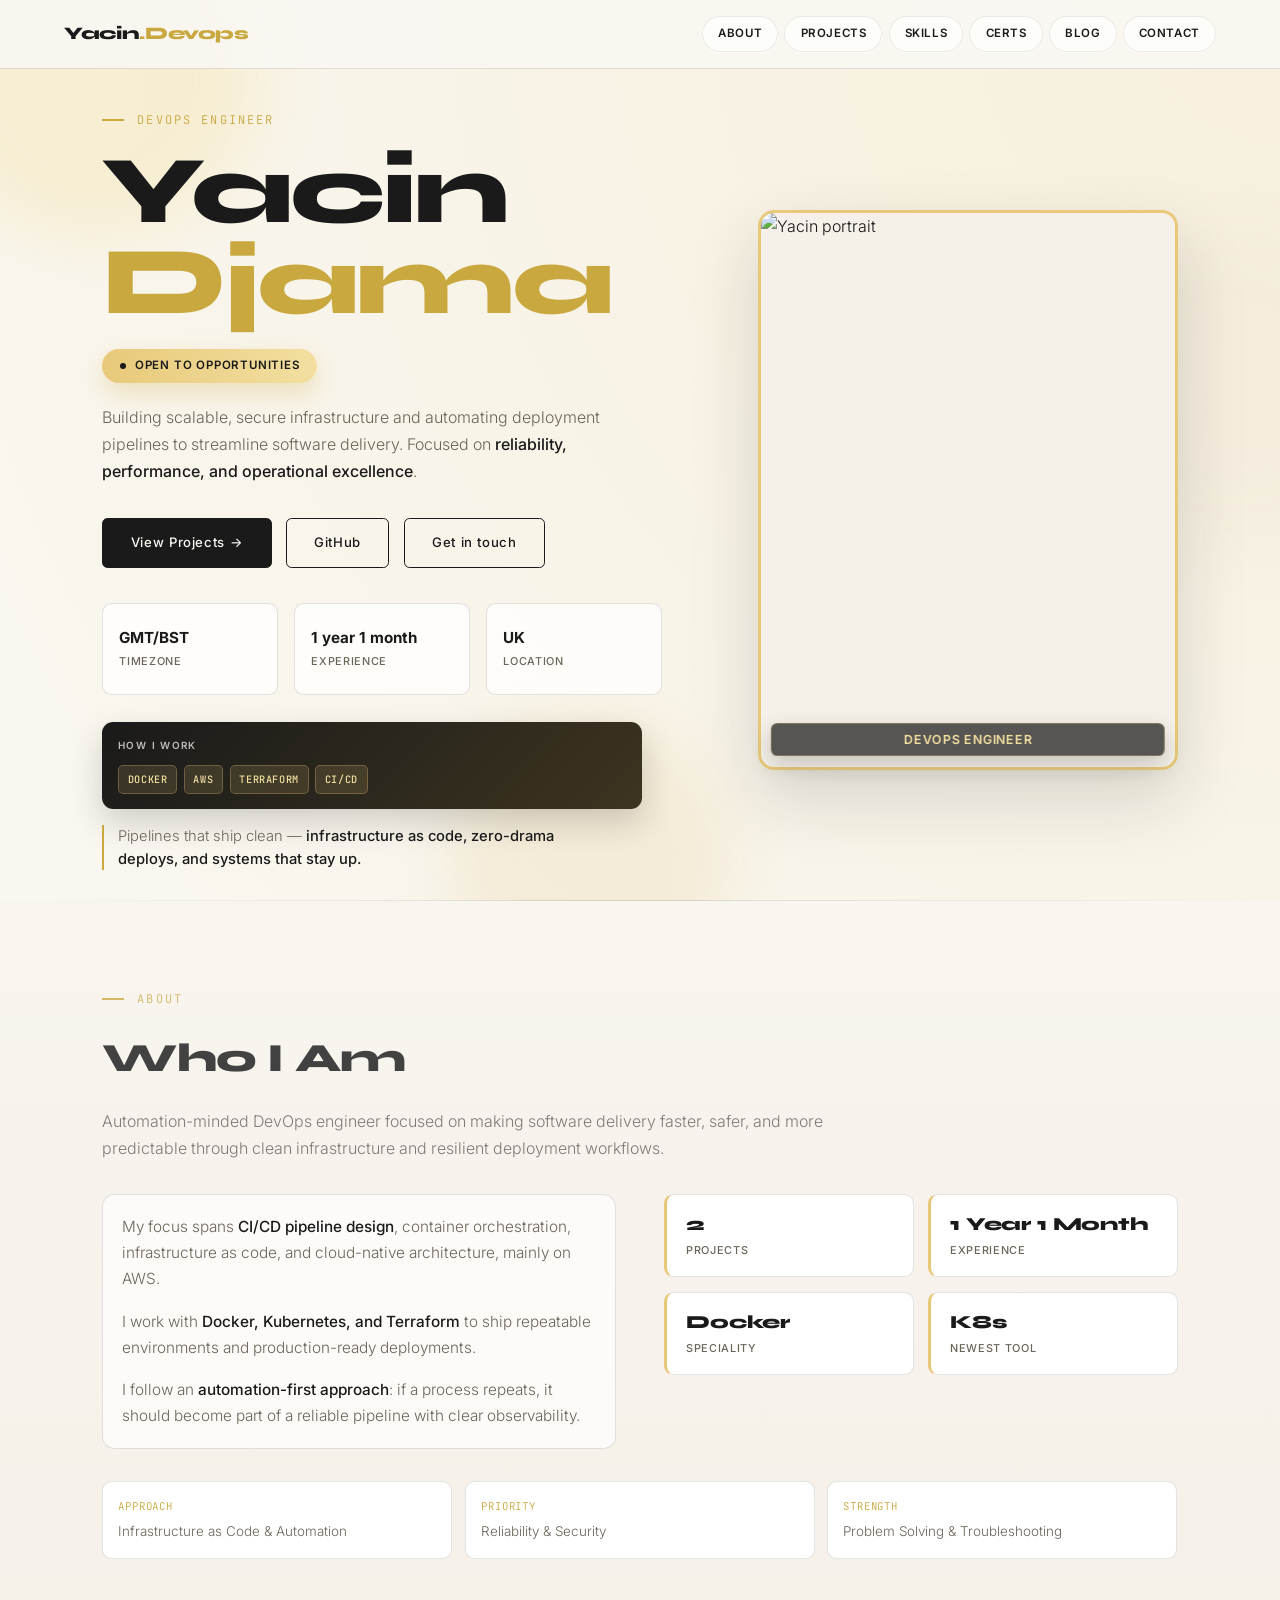
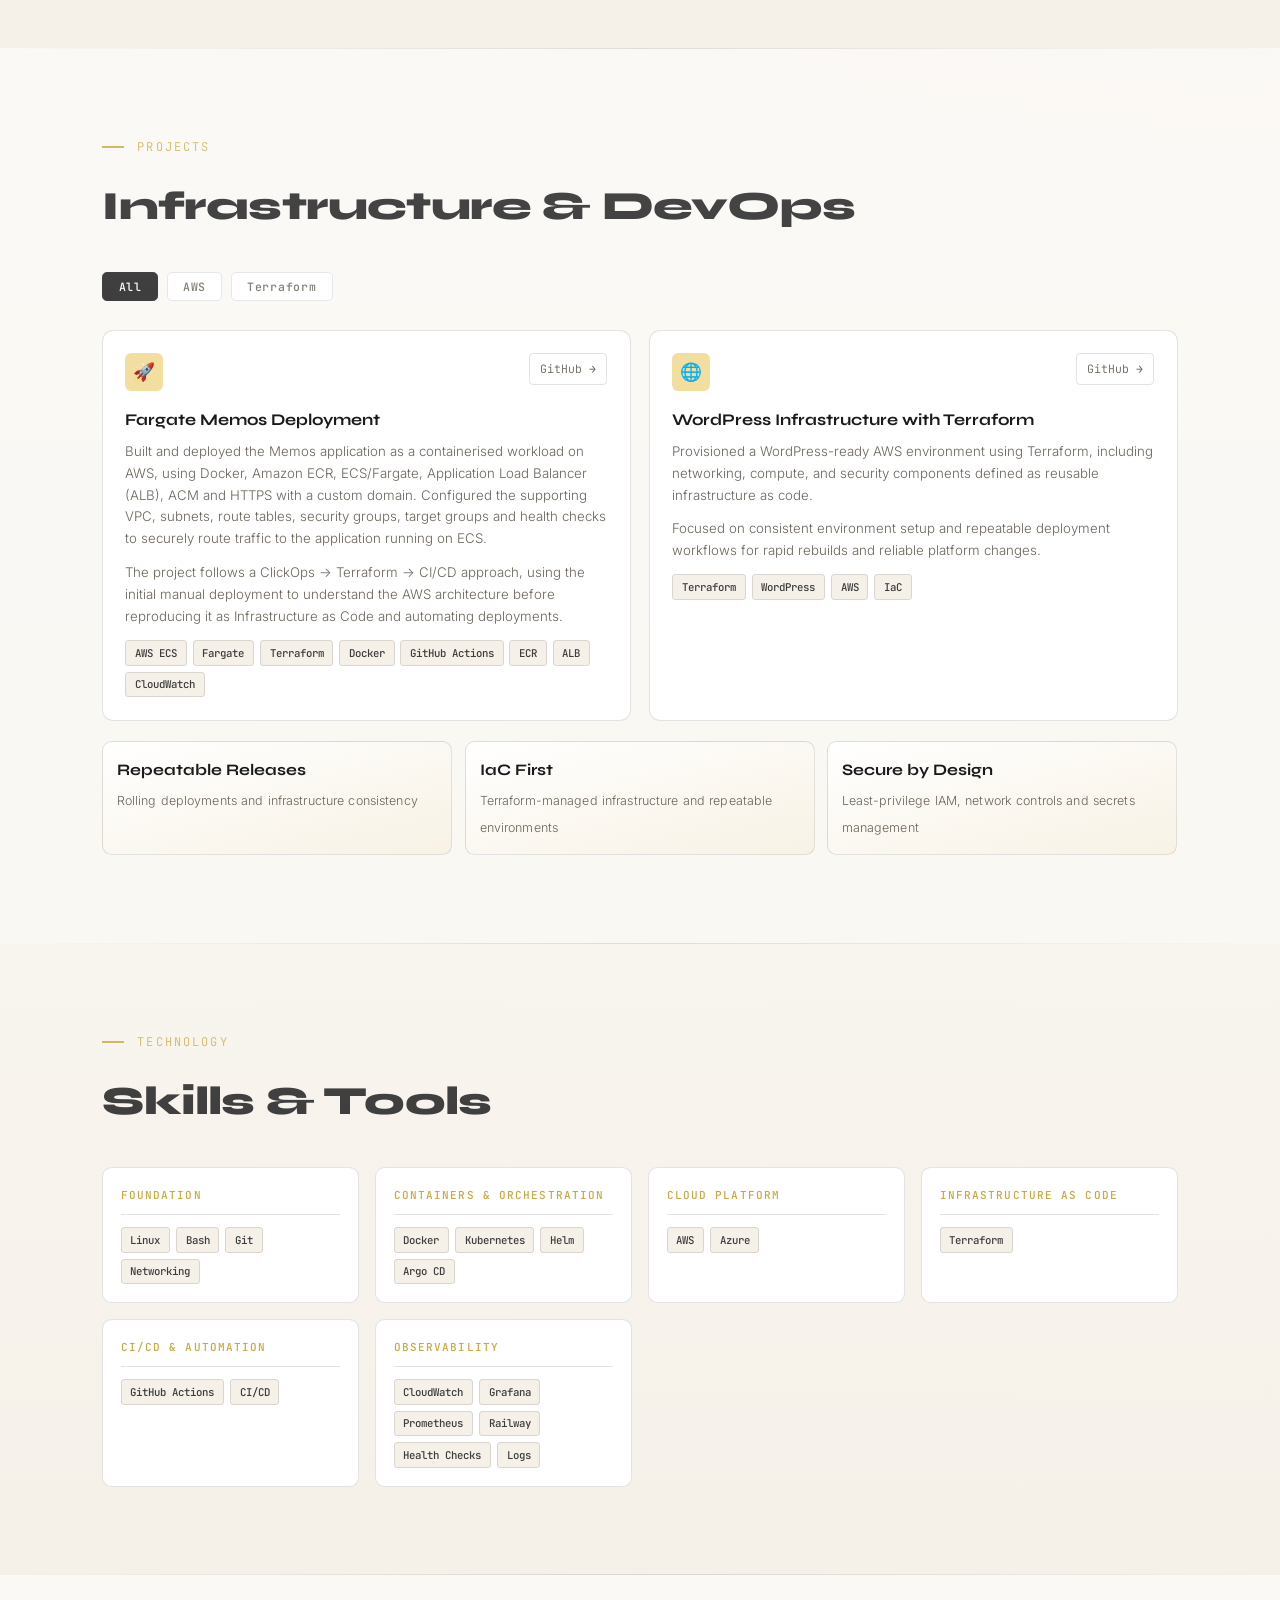
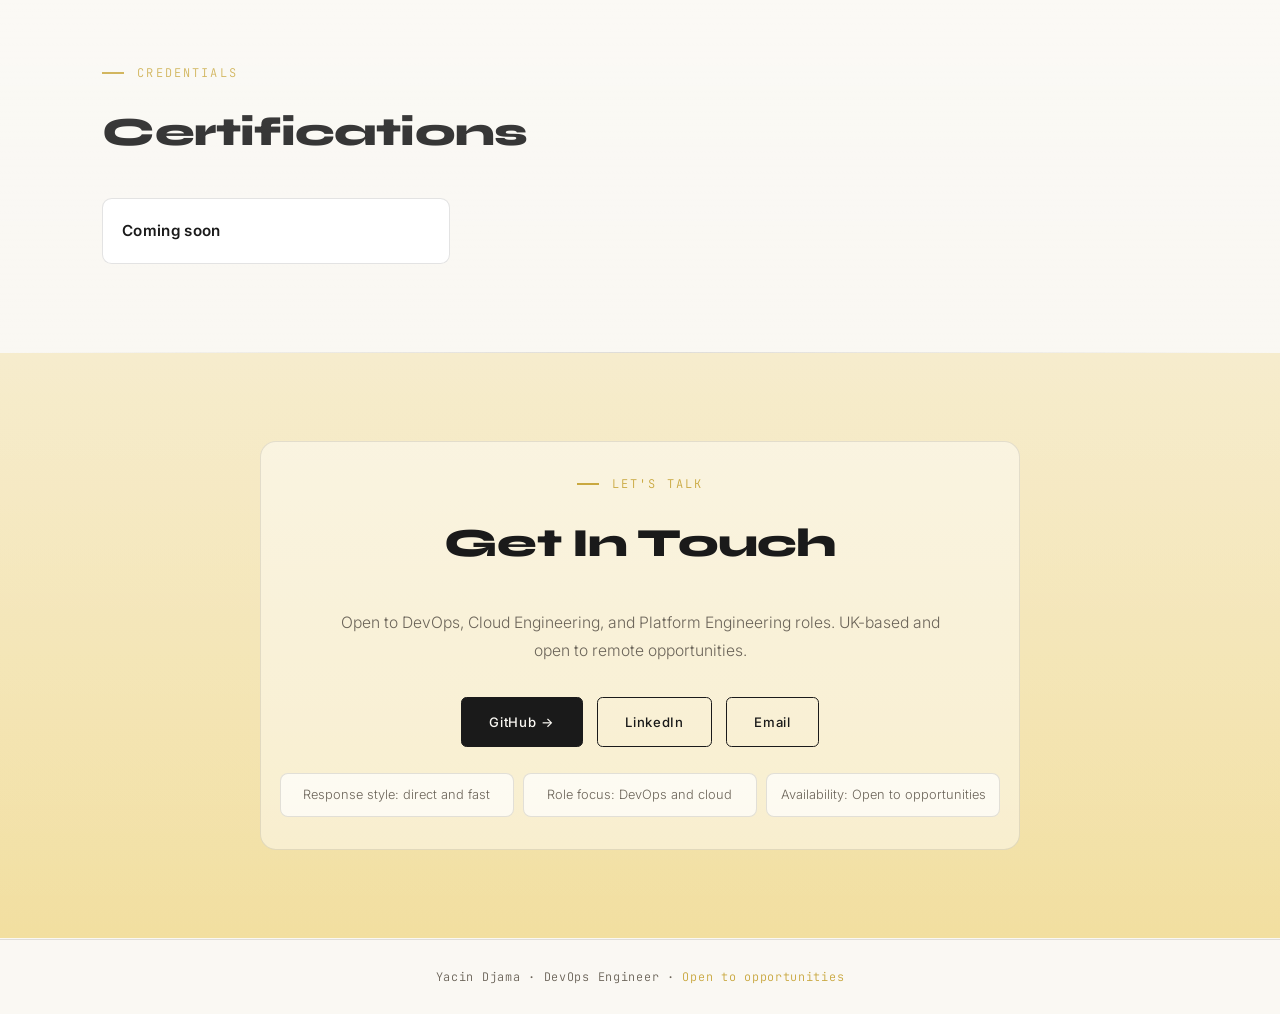
==== commit 4f0e9047: "updated teaser" ====
--- a/index.html
+++ b/index.html
@@ -44,7 +44,7 @@
 
       <div class="stats-row">
         <div class="stat-item"><div class="number">GMT/BST</div><div class="label">Timezone</div></div>
-        <div class="stat-item"><div class="number experience-duration" data-case="lower">10 months</div><div class="label">Experience</div></div>
+        <div class="stat-item"><div class="number experience-duration" data-case="lower">11 months</div><div class="label">Experience</div></div>
         <div class="stat-item"><div class="number">UK</div><div class="label">Location</div></div>
       </div>
 
@@ -52,8 +52,8 @@
         <div class="mosaic-wide">
           <span>How I work</span>
           <div class="hero-chips">
+            <span>Docker</span>
             <span>AWS</span>
-            <span>Kubernetes</span>
             <span>Terraform</span>
             <span>CI/CD</span>
           </div>
@@ -86,17 +86,17 @@
         <p>I follow an <strong>automation-first approach</strong>: if a process repeats, it should become part of a reliable pipeline with clear observability.</p>
       </div>
       <div class="about-stats reveal">
-        <div class="stat-card"><div class="number coming-soon">Coming soon</div><div class="label">Projects</div></div>
-        <div class="stat-card"><div class="number experience-duration" data-case="title">10 Months</div><div class="label">Experience</div></div>
-        <div class="stat-card"><div class="number">Docker</div><div class="label"></div></div>
-        <div class="stat-card"><div class="number">K8s</div><div class="label"></div></div>
+        <div class="stat-card"><div class="number">2</div><div class="label">Projects</div></div>
+        <div class="stat-card"><div class="number experience-duration" data-case="title">11 Months</div><div class="label">Experience</div></div>
+        <div class="stat-card"><div class="number">Docker</div><div class="label">Speciality</div></div>
+        <div class="stat-card"><div class="number">K8s</div><div class="label">newest tool</div></div>
       </div>
     </div>
 
     <div class="timeline reveal">
-      <div class="timeline-item"><div class="k">Approach</div><div class="v">GitOps, IaC, repeatable releases</div></div>
-      <div class="timeline-item"><div class="k">Priority</div><div class="v">Reliability with measurable uptime</div></div>
-      <div class="timeline-item"><div class="k">Strength</div><div class="v">Bridging dev speed and ops safety</div></div>
+      <div class="timeline-item"><div class="k">Approach</div><div class="v">Infrastructure as Code &amp; Automation</div></div>
+      <div class="timeline-item"><div class="k">Priority</div><div class="v">Reliability &amp; Security</div></div>
+      <div class="timeline-item"><div class="k">Strength</div><div class="v">Problem Solving &amp; Troubleshooting</div></div>
     </div>
   </div>
 </div>
@@ -141,9 +141,9 @@
     </div>
 
     <div class="projects-highlights reveal">
-      <div class="highlight-card"><strong>Zero Downtime</strong><span>Rolling release strategy</span></div>
-      <div class="highlight-card"><strong>IaC First</strong><span>Consistent infra lifecycle</span></div>
-      <div class="highlight-card"><strong>Secure By Design</strong><span>Least-privilege IAM and secrets</span></div>
+      <div class="highlight-card"><strong>Repeatable Releases</strong><span>Rolling deployments and infrastructure consistency</span></div>
+      <div class="highlight-card"><strong>IaC First</strong><span>Terraform-managed infrastructure and repeatable environments</span></div>
+      <div class="highlight-card"><strong>Secure by Design</strong><span>Least-privilege IAM, network controls and secrets management</span></div>
     </div>
   </div>
 </div>
--- a/styles.css
+++ b/styles.css
@@ -89,13 +89,14 @@
   .nav-logo span { color: var(--tan-dark); }
 
   .nav-links a.is-active {
-    background: linear-gradient(180deg, var(--tan-light), var(--tan));
-    box-shadow: 0 6px 16px rgba(201,168,64,0.28);
+    background: rgba(232,201,122,0.42);
+    border-color: rgba(201,168,64,0.32);
+    box-shadow: 0 4px 14px rgba(201,168,64,0.14);
   }
 
   .nav-links {
     display: flex;
-    gap: 0.45rem;
+    gap: 0.38rem;
     list-style: none;
     flex-wrap: wrap;
     justify-content: flex-end;
@@ -107,23 +108,24 @@
     color: var(--charcoal);
     text-decoration: none;
     font-size: 0.72rem;
-    letter-spacing: 0.04em;
+    letter-spacing: 0.05em;
     text-transform: uppercase;
     font-weight: 600;
-    padding: 0.42rem 0.82rem;
+    padding: 0.46rem 0.95rem;
     white-space: nowrap;
-    border-radius: 0.4rem;
-    background: linear-gradient(180deg, rgba(242,223,160,0.55), rgba(232,201,122,0.28));
-    border: 1px solid rgba(201,168,64,0.38);
-    box-shadow: 0 3px 10px rgba(201,168,64,0.16), inset 0 1px 0 rgba(255,255,255,0.55);
-    transition: background 0.2s, transform 0.2s, box-shadow 0.2s, color 0.2s;
+    border-radius: 999px;
+    background: rgba(255,255,255,0.62);
+    border: 1px solid rgba(26,26,26,0.08);
+    box-shadow: 0 1px 0 rgba(255,255,255,0.8);
+    transition: background 0.28s ease, border-color 0.28s ease, box-shadow 0.28s ease, transform 0.28s ease, color 0.28s ease;
   }
 
   .nav-links a:hover {
-    background: linear-gradient(180deg, var(--tan-light), var(--tan));
+    background: rgba(232,201,122,0.38);
+    border-color: rgba(201,168,64,0.28);
     color: var(--charcoal);
     transform: translateY(-1px);
-    box-shadow: 0 6px 16px rgba(201,168,64,0.28);
+    box-shadow: 0 8px 18px rgba(201,168,64,0.16);
   }
 
   .nav-links a:focus-visible {
@@ -700,10 +702,11 @@
   }
 
   .highlight-card span {
-    font-size: 0.74rem;
-    color: var(--muted);
-    text-transform: uppercase;
-    letter-spacing: 0.07em;
+    font-size: 0.78rem;
+    color: var(--muted);
+    letter-spacing: 0.01em;
+    line-height: 1.45;
+    text-transform: none;
   }
 
   .skills-grid {
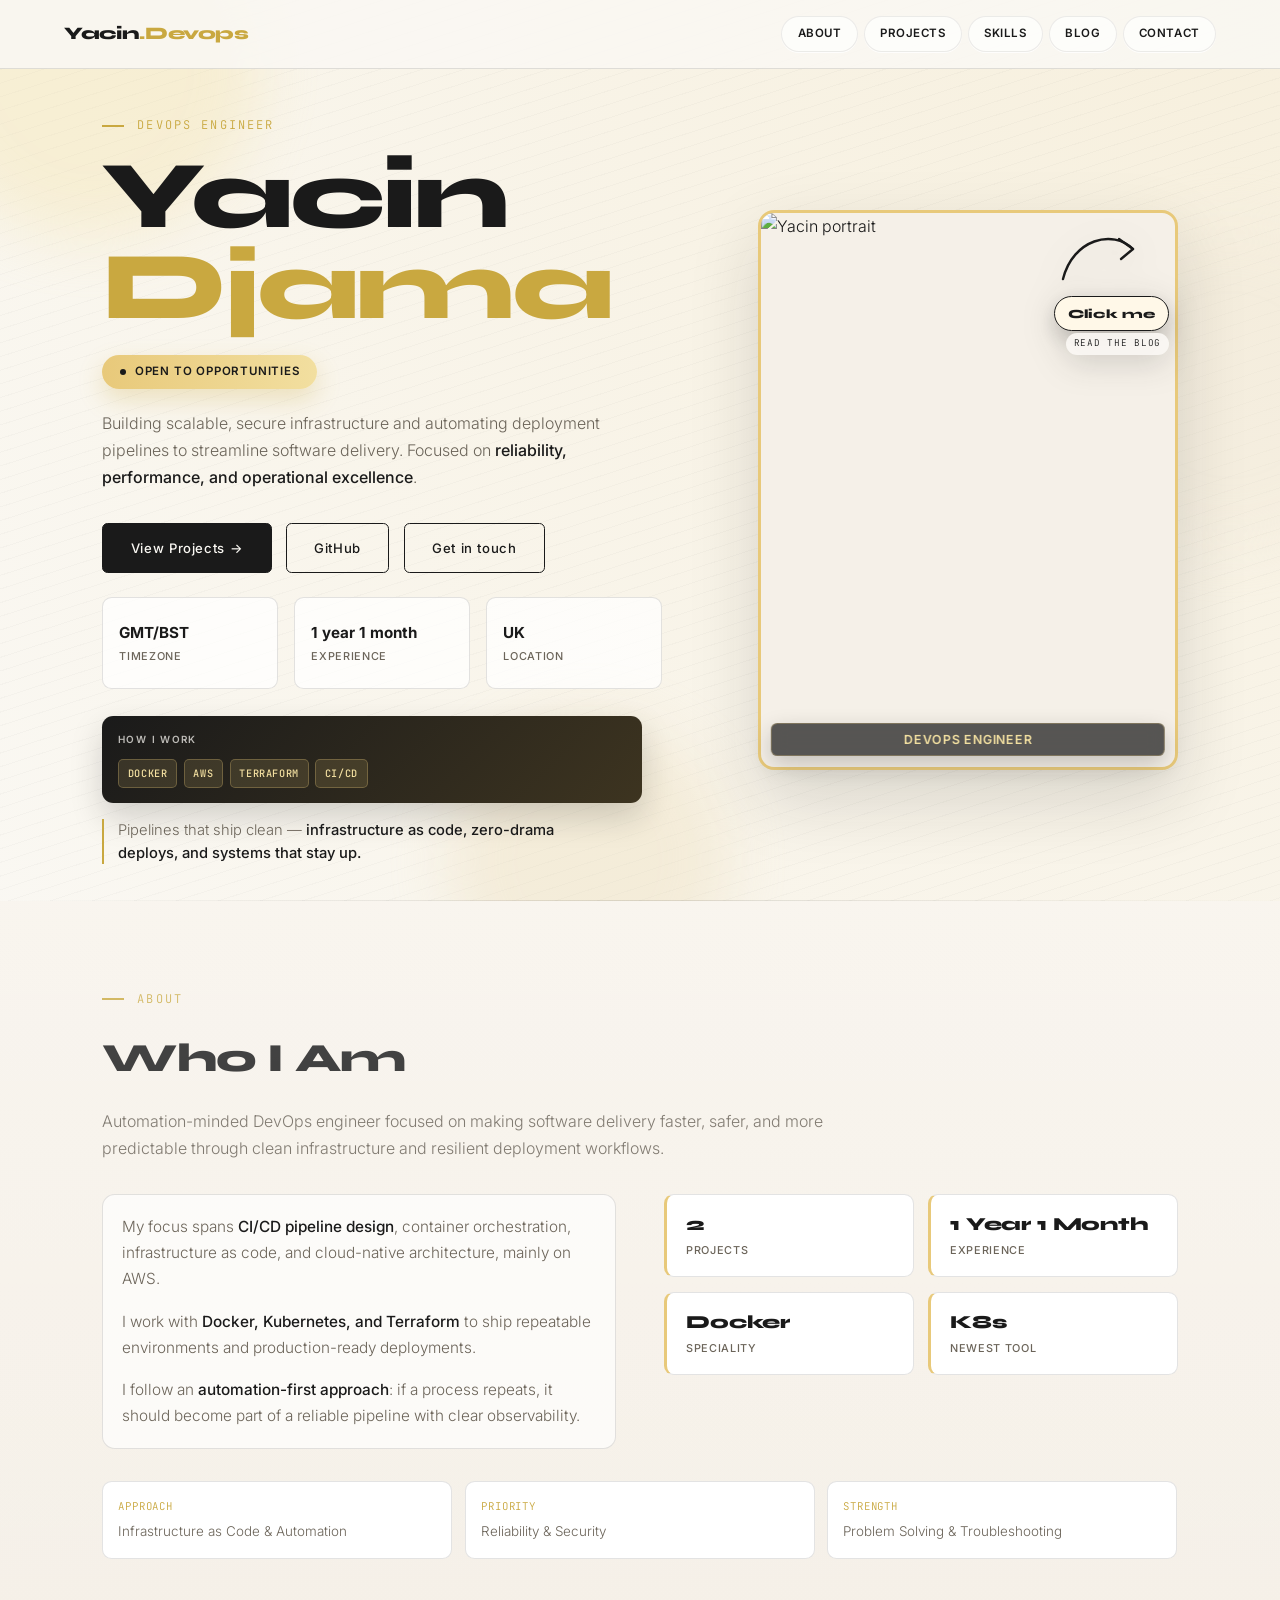
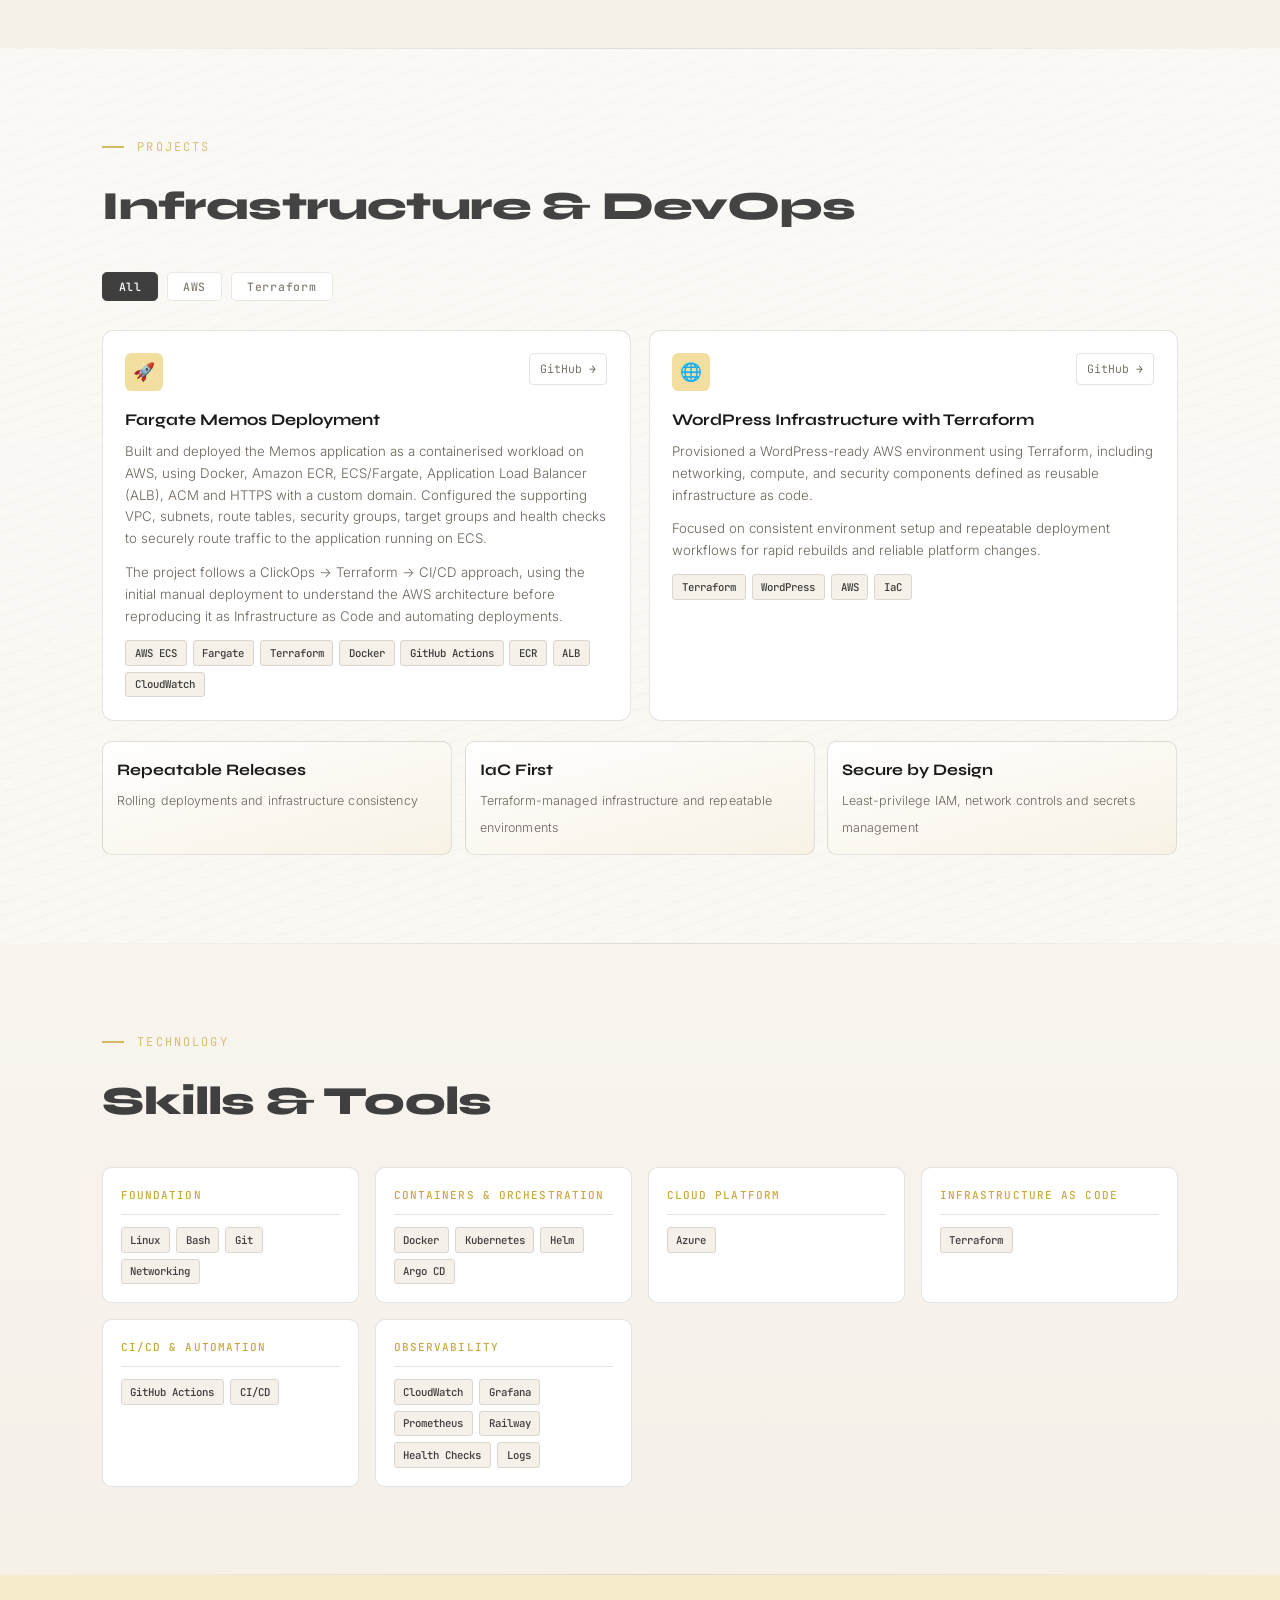
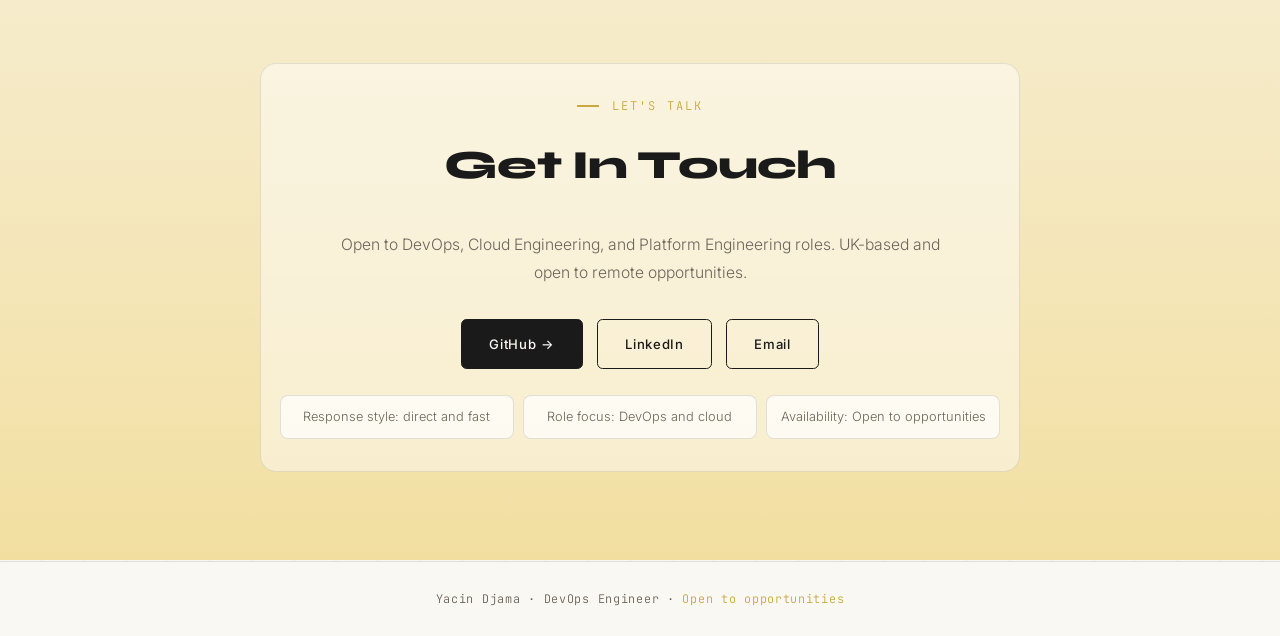
==== commit 68092c2e: "huge update on web" ====
--- a/index.html
+++ b/index.html
@@ -7,6 +7,7 @@
 <link rel="preconnect" href="https://fonts.googleapis.com">
 <link href="https://fonts.googleapis.com/css2?family=Syne:wght@400;600;700;800&family=Inter:wght@300;400;500;600&family=JetBrains+Mono:wght@400;500&display=swap" rel="stylesheet">
 <link rel="stylesheet" href="styles.css">
+<script src="site.js"></script>
 </head>
 <body>
   
@@ -20,7 +21,6 @@
     <li><a href="#about">About</a></li>
     <li><a href="#projects">Projects</a></li>
     <li><a href="#skills">Skills</a></li>
-    <li><a href="#certs">Certs</a></li>
     <li><a href="blog.html">Blog</a></li>
     <li><a href="#contact">Contact</a></li>
   </ul>
@@ -28,7 +28,7 @@
 
 <section id="hero">
   <div class="hero-inner">
-    <div>
+    <div class="hero-copy">
       <div class="hero-tag">DevOps Engineer</div>
       <h1>Yacin<br><span class="accent">Djama</span></h1>
       <div class="badge-open"><div class="dot"></div>Open to opportunities</div>
@@ -41,7 +41,24 @@
         <a href="https://github.com/YacinD" target="_blank" class="btn-ghost">GitHub</a>
         <a href="#contact" class="btn-ghost">Get in touch</a>
       </div>
-
+    </div>
+
+    <div class="hero-photo-wrap reveal">
+      <div class="hero-photo-frame">
+        <img src="https://github.com/YacinD.png" alt="Yacin portrait">
+      </div>
+      <a class="hero-blog-cue" href="blog.html" aria-label="Go to the blog">
+        <svg viewBox="0 0 92 72" aria-hidden="true">
+          <path d="M8 58 C 18 18, 58 8, 78 28" />
+          <path d="M64 18 L78 28 L66 38" />
+        </svg>
+        <span class="cue-label">Click me</span>
+        <span class="cue-sub">Read the blog</span>
+      </a>
+      <div class="hero-photo-badge">DevOps Engineer</div>
+    </div>
+
+    <div class="hero-rest">
       <div class="stats-row">
         <div class="stat-item"><div class="number">GMT/BST</div><div class="label">Timezone</div></div>
         <div class="stat-item"><div class="number experience-duration" data-case="lower">11 months</div><div class="label">Experience</div></div>
@@ -61,13 +78,6 @@
         <p class="hero-hook">Pipelines that ship clean — <strong>infrastructure as code, zero-drama deploys, and systems that stay up.</strong></p>
       </div>
     </div>
-
-    <div class="hero-photo-wrap reveal">
-      <div class="hero-photo-frame">
-        <img src="https://github.com/YacinD.png" alt="Yacin portrait">
-      </div>
-      <div class="hero-photo-badge">DevOps Engineer</div>
-    </div>
   </div>
 </section>
 
@@ -157,26 +167,10 @@
     <div class="skills-grid">
       <div class="skill-cat reveal"><div class="skill-cat-title">Foundation</div><div class="skill-items"><span class="skill-item">Linux</span><span class="skill-item">Bash</span><span class="skill-item">Git</span><span class="skill-item">Networking</span></div></div>
       <div class="skill-cat reveal"><div class="skill-cat-title">Containers & Orchestration</div><div class="skill-items"><span class="skill-item">Docker</span><span class="skill-item">Kubernetes</span><span class="skill-item">Helm</span><span class="skill-item">Argo CD</span></div></div>
-      <div class="skill-cat reveal"><div class="skill-cat-title">Cloud Platform</div><div class="skill-items"><span class="skill-item">AWS</span><span class="skill-item">Azure</span></div></div>
+      <div class="skill-cat reveal"><div class="skill-cat-title">Cloud Platform</div><div class="skill-items"><span class="skill-item">Azure</span></div></div>
       <div class="skill-cat reveal"><div class="skill-cat-title">Infrastructure as Code</div><div class="skill-items"><span class="skill-item">Terraform</span></div></div>
       <div class="skill-cat reveal"><div class="skill-cat-title">CI/CD & Automation</div><div class="skill-items"><span class="skill-item">GitHub Actions</span><span class="skill-item">CI/CD</span></div></div>
       <div class="skill-cat reveal"><div class="skill-cat-title">Observability</div><div class="skill-items"><span class="skill-item">CloudWatch</span><span class="skill-item">Grafana</span><span class="skill-item">Prometheus</span><span class="skill-item">Railway</span><span class="skill-item">Health Checks</span><span class="skill-item">Logs</span></div></div>
-    </div>
-  </div>
-</div>
-
-<div class="divider"></div>
-
-<div class="full-section" id="certs">
-  <div class="section-inner">
-    <div class="section-tag">Credentials</div>
-    <h2>Certifications</h2>
-    <div class="certs-grid">
-      <div class="cert-card reveal cert-card-soon">
-        <div>
-          <div class="cert-name coming-soon">Coming soon</div>
-        </div>
-      </div>
     </div>
   </div>
 </div>
@@ -207,9 +201,6 @@
   <div>
     <span>Yacin Djama</span> · DevOps Engineer · <span class="footer-accent">Open to opportunities</span>
   </div>
-  <p class="visit-counter" id="visit-counter" aria-live="polite">
-    <span>visitors <span class="visit-num" id="visit-count"></span></span>
-  </p>
 </footer>
 
 <script>
@@ -223,7 +214,7 @@
 
   document.querySelectorAll('.full-section').forEach(section => sectionObserver.observe(section));
 
-  document.querySelectorAll('.projects-grid .project-card, .skills-grid .skill-cat, .certs-grid .cert-card, .about-stats .stat-card, .timeline .timeline-item, .projects-highlights .highlight-card').forEach((el, idx) => {
+  document.querySelectorAll('.projects-grid .project-card, .skills-grid .skill-cat, .about-stats .stat-card, .timeline .timeline-item, .projects-highlights .highlight-card').forEach((el, idx) => {
     el.classList.add('reveal');
     el.style.setProperty('--reveal-delay', `${(idx % 6) * 70}ms`);
   });
@@ -291,65 +282,11 @@
   }
 
   updateExperienceDuration();
-  // Re-check daily in case the page stays open across a month boundary
   setInterval(updateExperienceDuration, 60 * 60 * 1000);
 
-  (function trackUniqueVisits() {
-    const counterEl = document.getElementById('visit-count');
-    const wrapEl = document.getElementById('visit-counter');
-    if (!counterEl || !wrapEl) return;
-
-    const namespace = 'yacind.github.io';
-    const key = 'visits';
-    const ownerFlag = 'yd-site-owner';
-    const countedFlag = 'yd-unique-visit';
-    const ownerCookie = 'yd_owner=1';
-    const params = new URLSearchParams(location.search);
-    const host = location.hostname;
-    const isLocal = host === 'localhost' || host === '127.0.0.1' || location.protocol === 'file:';
-    const markedInUrl = params.has('me') || location.hash === '#me';
-
-    const readOwner = () => {
-      try {
-        if (localStorage.getItem(ownerFlag) === '1') return true;
-      } catch (err) {}
-      return document.cookie.split(';').some(part => part.trim() === ownerCookie);
-    };
-
-    const markOwnerDevice = () => {
-      try { localStorage.setItem(ownerFlag, '1'); } catch (err) {}
-      document.cookie = `${ownerCookie}; Max-Age=315360000; Path=/; SameSite=Lax`;
-    };
-
-    if (isLocal || markedInUrl || readOwner()) {
-      markOwnerDevice();
-    }
-
-    if (markedInUrl) {
-      const hash = location.hash === '#me' ? '' : location.hash;
-      history.replaceState({}, '', location.pathname + hash);
-    }
-
-    let alreadyCounted = false;
-    try { alreadyCounted = localStorage.getItem(countedFlag) === '1'; } catch (err) {}
-
-    const isOwnerDevice = readOwner();
-    const shouldCount = !isOwnerDevice && !alreadyCounted;
-    const endpoint = shouldCount ? 'hit' : 'get';
-
-    fetch(`https://abacus.jasoncameron.dev/${endpoint}/${namespace}/${key}`)
-      .then(res => (res.ok ? res.json() : Promise.reject()))
-      .then(data => {
-        const value = Number(data && data.value);
-        if (!Number.isFinite(value)) return;
-        if (shouldCount) {
-          try { localStorage.setItem(countedFlag, '1'); } catch (err) {}
-        }
-        counterEl.textContent = value.toLocaleString('en-GB');
-        wrapEl.classList.add('is-on');
-      })
-      .catch(() => {});
-  })();
+  YD.bootstrapOwner();
+  YD.mountAnalyticsButton();
+  YD.trackPage('home');
 
 </script>
 </body>
--- a/styles.css
+++ b/styles.css
@@ -15,8 +15,15 @@
   * { margin: 0; padding: 0; box-sizing: border-box; }
   html { scroll-behavior: smooth; }
 
+  html.page-analytics:not(.is-owner) body {
+    visibility: hidden;
+  }
+
   body {
-    background: radial-gradient(circle at top right, rgba(232,201,122,0.18), transparent 40%), var(--warm-white);
+    background:
+      repeating-linear-gradient(-18deg, transparent 0 12px, rgba(26,26,26,0.025) 12px 13px),
+      radial-gradient(circle at top right, rgba(232,201,122,0.18), transparent 40%),
+      var(--warm-white);
     color: var(--charcoal);
     font-family: 'Inter', sans-serif;
     font-weight: 300;
@@ -71,11 +78,68 @@
     display: flex;
     align-items: center;
     justify-content: space-between;
+    gap: 0.7rem;
     padding: 1rem 4rem;
     background: rgba(250,248,243,0.88);
     backdrop-filter: none;
     border-bottom: 1px solid var(--border);
   }
+
+  .nav-analytics {
+    display: none;
+    margin-right: auto;
+    align-items: center;
+    background: #c62828;
+    color: #fff8f6;
+    text-decoration: none;
+    font-size: 0.7rem;
+    font-weight: 700;
+    letter-spacing: 0.08em;
+    text-transform: uppercase;
+    padding: 0.46rem 0.9rem;
+    border-radius: 999px;
+    border: 1px solid #9b1c1c;
+    box-shadow: 0 8px 18px rgba(198, 40, 40, 0.28);
+    animation: analyticsPulse 2.4s ease-in-out infinite;
+  }
+
+  html.is-owner .nav-analytics { display: inline-flex; }
+
+  .nav-analytics:hover {
+    background: #b71c1c;
+    transform: translateY(-1px);
+  }
+
+  @keyframes analyticsPulse {
+    0%, 100% { box-shadow: 0 8px 18px rgba(198, 40, 40, 0.28); }
+    50% { box-shadow: 0 10px 26px rgba(198, 40, 40, 0.48); }
+  }
+
+  .nav-toggle {
+    display: none;
+    width: 42px;
+    height: 42px;
+    border: 1px solid var(--border);
+    border-radius: 0.7rem;
+    background: rgba(255,255,255,0.72);
+    flex-direction: column;
+    justify-content: center;
+    align-items: center;
+    gap: 5px;
+    cursor: pointer;
+  }
+
+  .nav-toggle span {
+    width: 16px;
+    height: 1.5px;
+    background: var(--charcoal);
+    border-radius: 2px;
+    transition: transform 0.25s ease, opacity 0.25s ease;
+  }
+
+  nav.is-open .nav-toggle span:nth-child(1) { transform: translateY(6.5px) rotate(45deg); }
+  nav.is-open .nav-toggle span:nth-child(2) { opacity: 0; }
+  nav.is-open .nav-toggle span:nth-child(3) { transform: translateY(-6.5px) rotate(-45deg); }
 
   .nav-logo {
     font-family: 'Syne', sans-serif;
@@ -145,13 +209,20 @@
 
   .hero-inner {
     display: grid;
-    grid-template-columns: 1fr 420px;
-    gap: 4rem;
+    grid-template-columns: minmax(0, 1fr) 420px;
+    grid-template-areas:
+      "copy photo"
+      "rest photo";
+    gap: 1.15rem 4rem;
     align-items: center;
     max-width: 1120px;
     width: 100%;
     margin: 0 auto;
   }
+
+  .hero-copy { grid-area: copy; }
+  .hero-photo-wrap { grid-area: photo; }
+  .hero-rest { grid-area: rest; }
 
   .hero-tag,
   .section-tag {
@@ -269,7 +340,7 @@
     display: grid;
     grid-template-columns: repeat(3, minmax(100px, 1fr));
     gap: 1rem;
-    margin-top: 2.2rem;
+    margin-top: 0.35rem;
     max-width: 560px;
     align-items: stretch;
   }
@@ -315,6 +386,76 @@
   }
 
   .hero-photo-wrap { position: relative; }
+
+  .hero-blog-cue {
+    position: absolute;
+    top: 0.7rem;
+    right: 0.55rem;
+    z-index: 3;
+    display: flex;
+    flex-direction: column;
+    align-items: flex-end;
+    gap: 0.15rem;
+    text-decoration: none;
+    color: var(--charcoal);
+    filter: drop-shadow(0 8px 16px rgba(26,26,26,0.18));
+  }
+
+  .hero-blog-cue svg {
+    width: 92px;
+    height: 72px;
+    margin-right: 1.4rem;
+    transform-origin: 20% 80%;
+    animation: cueWiggle 2.8s ease-in-out infinite;
+  }
+
+  .hero-blog-cue path {
+    fill: none;
+    stroke: #1a1a1a;
+    stroke-width: 2.4;
+    stroke-linecap: round;
+    stroke-linejoin: round;
+    stroke-dasharray: 180;
+    stroke-dashoffset: 180;
+    animation: cueDraw 1.6s ease forwards, cuePulse 2.8s 1.6s ease-in-out infinite;
+  }
+
+  .cue-label {
+    background: #fff8e8;
+    border: 1.5px solid var(--charcoal);
+    border-radius: 999px;
+    padding: 0.38rem 0.78rem;
+    font-family: 'Syne', sans-serif;
+    font-size: 0.78rem;
+    font-weight: 800;
+    letter-spacing: 0.02em;
+    box-shadow: 0 8px 18px rgba(26,26,26,0.12);
+  }
+
+  .cue-sub {
+    font-family: 'JetBrains Mono', monospace;
+    font-size: 0.58rem;
+    letter-spacing: 0.08em;
+    text-transform: uppercase;
+    color: var(--charcoal);
+    background: rgba(250,248,243,0.92);
+    padding: 0.18rem 0.5rem;
+    border-radius: 999px;
+  }
+
+  @keyframes cueDraw {
+    to { stroke-dashoffset: 0; }
+  }
+
+  @keyframes cueWiggle {
+    0%, 100% { transform: rotate(-8deg); }
+    50% { transform: rotate(-2deg); }
+  }
+
+  @keyframes cuePulse {
+    0%, 100% { opacity: 1; }
+    50% { opacity: 0.72; }
+  }
 
   .hero-photo-frame {
     position: relative;
@@ -337,6 +478,7 @@
 
   .hero-photo-badge {
     position: absolute;
+    z-index: 2;
     bottom: 0.85rem;
     left: 50%;
     transform: translateX(-50%);
@@ -920,57 +1062,129 @@
   }
 
   @media (max-width: 980px) {
-    nav { padding: 0.9rem 1.4rem; }
-    .nav-links { gap: 0.32rem; max-width: 62%; }
-    .nav-links a { padding: 0.38rem 0.62rem; font-size: 0.66rem; letter-spacing: 0.04em; }
-    #hero, .full-section { padding-left: 1.4rem; padding-right: 1.4rem; }
-    .hero-inner { grid-template-columns: 1fr; }
-    #hero { padding-top: 6rem; }
+    nav { padding: 0.75rem 1rem; }
+    .nav-toggle { display: flex; }
+    .nav-analytics {
+      margin-right: 0.4rem;
+      padding: 0.4rem 0.7rem;
+      font-size: 0.62rem;
+    }
+    .nav-links {
+      display: none;
+      position: absolute;
+      top: calc(100% + 1px);
+      left: 0;
+      right: 0;
+      max-width: none;
+      flex-direction: column;
+      align-items: stretch;
+      gap: 0.45rem;
+      padding: 0.85rem 1rem 1rem;
+      background: rgba(250,248,243,0.97);
+      border-bottom: 1px solid var(--border);
+      box-shadow: 0 16px 30px rgba(26,26,26,0.08);
+    }
+    nav.is-open .nav-links { display: flex; }
+    .nav-links a {
+      justify-content: center;
+      padding: 0.72rem 0.9rem;
+      font-size: 0.78rem;
+    }
+
+    #hero {
+      min-height: auto;
+      padding: 5.4rem 1.15rem 2.1rem;
+    }
+    .full-section { padding: 3.4rem 1.15rem; }
+
+    .hero-inner {
+      grid-template-columns: minmax(0, 1fr) minmax(132px, 38%);
+      grid-template-areas:
+        "copy photo"
+        "rest rest";
+      gap: 0.85rem 0.9rem;
+      align-items: start;
+    }
+
+    h1 {
+      font-size: clamp(2.35rem, 11vw, 3.15rem);
+      margin-bottom: 0.7rem;
+    }
+    .hero-tag { margin-bottom: 0.55rem; }
+    .badge-open {
+      margin-bottom: 0.75rem;
+      padding: 0.38rem 0.85rem;
+      font-size: 0.66rem;
+    }
+    .hero-subtitle {
+      font-size: 0.9rem;
+      margin-bottom: 1.1rem;
+      line-height: 1.55;
+    }
+    .hero-ctas { gap: 0.55rem; }
+    .btn-primary, .btn-ghost {
+      padding: 0.68rem 1.05rem;
+      font-size: 0.76rem;
+    }
+
     .hero-photo-wrap {
-      display: block;
-      max-width: 320px;
+      max-width: none;
       width: 100%;
-      margin: 0.8rem auto 0;
-    }
-    .hero-photo-frame { aspect-ratio: 4 / 5; }
-    .hero-photo-frame img { object-position: center 20%; }
+      margin: 0;
+    }
+    .hero-photo-frame {
+      aspect-ratio: 3 / 4;
+      border-width: 2px;
+      border-radius: 0.85rem;
+      box-shadow: 0 16px 36px rgba(26,26,26,0.14);
+    }
     .hero-photo-badge {
       left: 50%;
-      bottom: 0.65rem;
-      width: calc(100% - 1.2rem);
-      font-size: 0.72rem;
-      letter-spacing: 0.06em;
-      padding: 0.4rem 0.55rem;
-    }
-    .about-grid { grid-template-columns: 1fr; gap: 1.2rem; }
+      bottom: 0.45rem;
+      width: calc(100% - 0.8rem);
+      font-size: 0.58rem;
+      letter-spacing: 0.05em;
+      padding: 0.28rem 0.4rem;
+    }
+    .hero-blog-cue { top: 0.4rem; right: 0.25rem; }
+    .hero-blog-cue svg { width: 58px; height: 46px; margin-right: 0.7rem; }
+    .cue-label { font-size: 0.64rem; padding: 0.28rem 0.55rem; }
+    .cue-sub { display: none; }
+
+    .hero-mosaic { margin-top: 1rem; max-width: none; }
+    .stats-row {
+      grid-template-columns: repeat(3, minmax(0, 1fr));
+      gap: 0.5rem;
+      max-width: none;
+    }
+    .stat-item {
+      min-height: 72px;
+      padding: 0.65rem 0.55rem;
+    }
+    .stat-item .number { font-size: 0.78rem; }
+
+    .about-grid { grid-template-columns: 1fr; gap: 1rem; }
     .timeline,
     .projects-highlights,
     .projects-grid,
-    .contact-mini { grid-template-columns: 1fr; }
-    .stats-row {
-      grid-template-columns: 1fr 1fr;
-      gap: 0.7rem;
-    }
-    .stat-item {
-      min-height: 78px;
-      padding: 0.75rem;
-    }
+    .contact-mini,
+    .analytics-kpis,
+    .analytics-head { grid-template-columns: 1fr; }
+    .page-blog #page { padding: 6.2rem 1.15rem 3rem; }
   }
 
   @media (max-width: 560px) {
-    nav { padding: 0.75rem 0.9rem; gap: 0.6rem; }
-    .nav-logo { font-size: 0.95rem; }
-    .nav-links { max-width: 100%; justify-content: flex-start; }
+    nav { padding: 0.65rem 0.85rem; }
+    .nav-logo { font-size: 0.92rem; }
+    .hero-inner {
+      grid-template-columns: minmax(0, 1fr) 118px;
+      gap: 0.75rem 0.7rem;
+    }
+    .hero-copy .hero-ctas a { flex: 1 1 auto; justify-content: center; }
     .stats-row { grid-template-columns: 1fr; }
-    .stat-item {
-      min-height: auto;
-      padding: 0.7rem 0.75rem;
-    }
-    .hero-photo-wrap {
-      max-width: 270px;
-      margin-top: 0.65rem;
-    }
+    .stat-item { min-height: auto; padding: 0.7rem 0.8rem; }
     .hero-photo-frame { border-width: 2px; }
+    .contact-inner { padding: 1.4rem 0.9rem; }
   }
 
   .page-blog #page {
@@ -1129,9 +1343,94 @@
     font-weight: 500;
   }
 
+  .analytics-page {
+    position: relative;
+    z-index: 1;
+    padding: 7.2rem 8vw 4.5rem;
+  }
+
+  .analytics-panel {
+    background: rgba(255,255,255,0.74);
+    border: 1px solid var(--border);
+    border-radius: 0.9rem;
+    padding: 1.35rem 1.25rem 1.15rem;
+    margin-bottom: 1.15rem;
+    box-shadow: 0 18px 40px rgba(26,26,26,0.05);
+  }
+
+  .analytics-head {
+    display: grid;
+    grid-template-columns: minmax(0, 1fr) auto;
+    gap: 1rem;
+    align-items: end;
+    margin-bottom: 1rem;
+  }
+
+  .analytics-title {
+    font-family: 'Syne', sans-serif;
+    font-size: 1.35rem;
+    font-weight: 800;
+    letter-spacing: -0.02em;
+    margin-top: 0.15rem;
+  }
+
+  .analytics-kpis {
+    display: grid;
+    grid-template-columns: repeat(2, minmax(140px, 1fr));
+    gap: 0.7rem;
+  }
+
+  .analytics-kpis .stat-card { min-width: 150px; }
+
+  .chart-wrap {
+    overflow-x: auto;
+    border: 1px solid var(--border);
+    border-radius: 0.7rem;
+    background: linear-gradient(180deg, #fffdf8, #f7f1e4);
+    padding: 0.4rem 0.2rem 0;
+  }
+
+  .visit-chart {
+    display: block;
+    width: 100%;
+    min-width: 520px;
+    height: 260px;
+  }
+
+  .chart-grid {
+    stroke: rgba(26,26,26,0.08);
+    stroke-width: 1;
+  }
+
+  .chart-area {
+    fill: rgba(232,201,122,0.32);
+  }
+
+  .chart-line {
+    fill: none;
+    stroke: #c9a840;
+    stroke-width: 2.4;
+    stroke-linecap: round;
+    stroke-linejoin: round;
+  }
+
+  .chart-dot { fill: #1a1a1a; }
+
+  .chart-x,
+  .chart-y {
+    fill: #6b6459;
+    font-size: 11px;
+    font-family: 'JetBrains Mono', monospace;
+  }
+
+  .chart-x { text-anchor: middle; }
+  .chart-y { text-anchor: end; }
+
   @media (max-width: 980px) {
-    .page-blog #page { padding-left: 1.4rem; padding-right: 1.4rem; }
+    .page-blog #page,
+    .analytics-page { padding-left: 1.15rem; padding-right: 1.15rem; }
     .block-grid { grid-template-columns: 1fr; }
+    .visit-chart { min-width: 460px; }
   }
 
   @media (prefers-reduced-motion: reduce) {
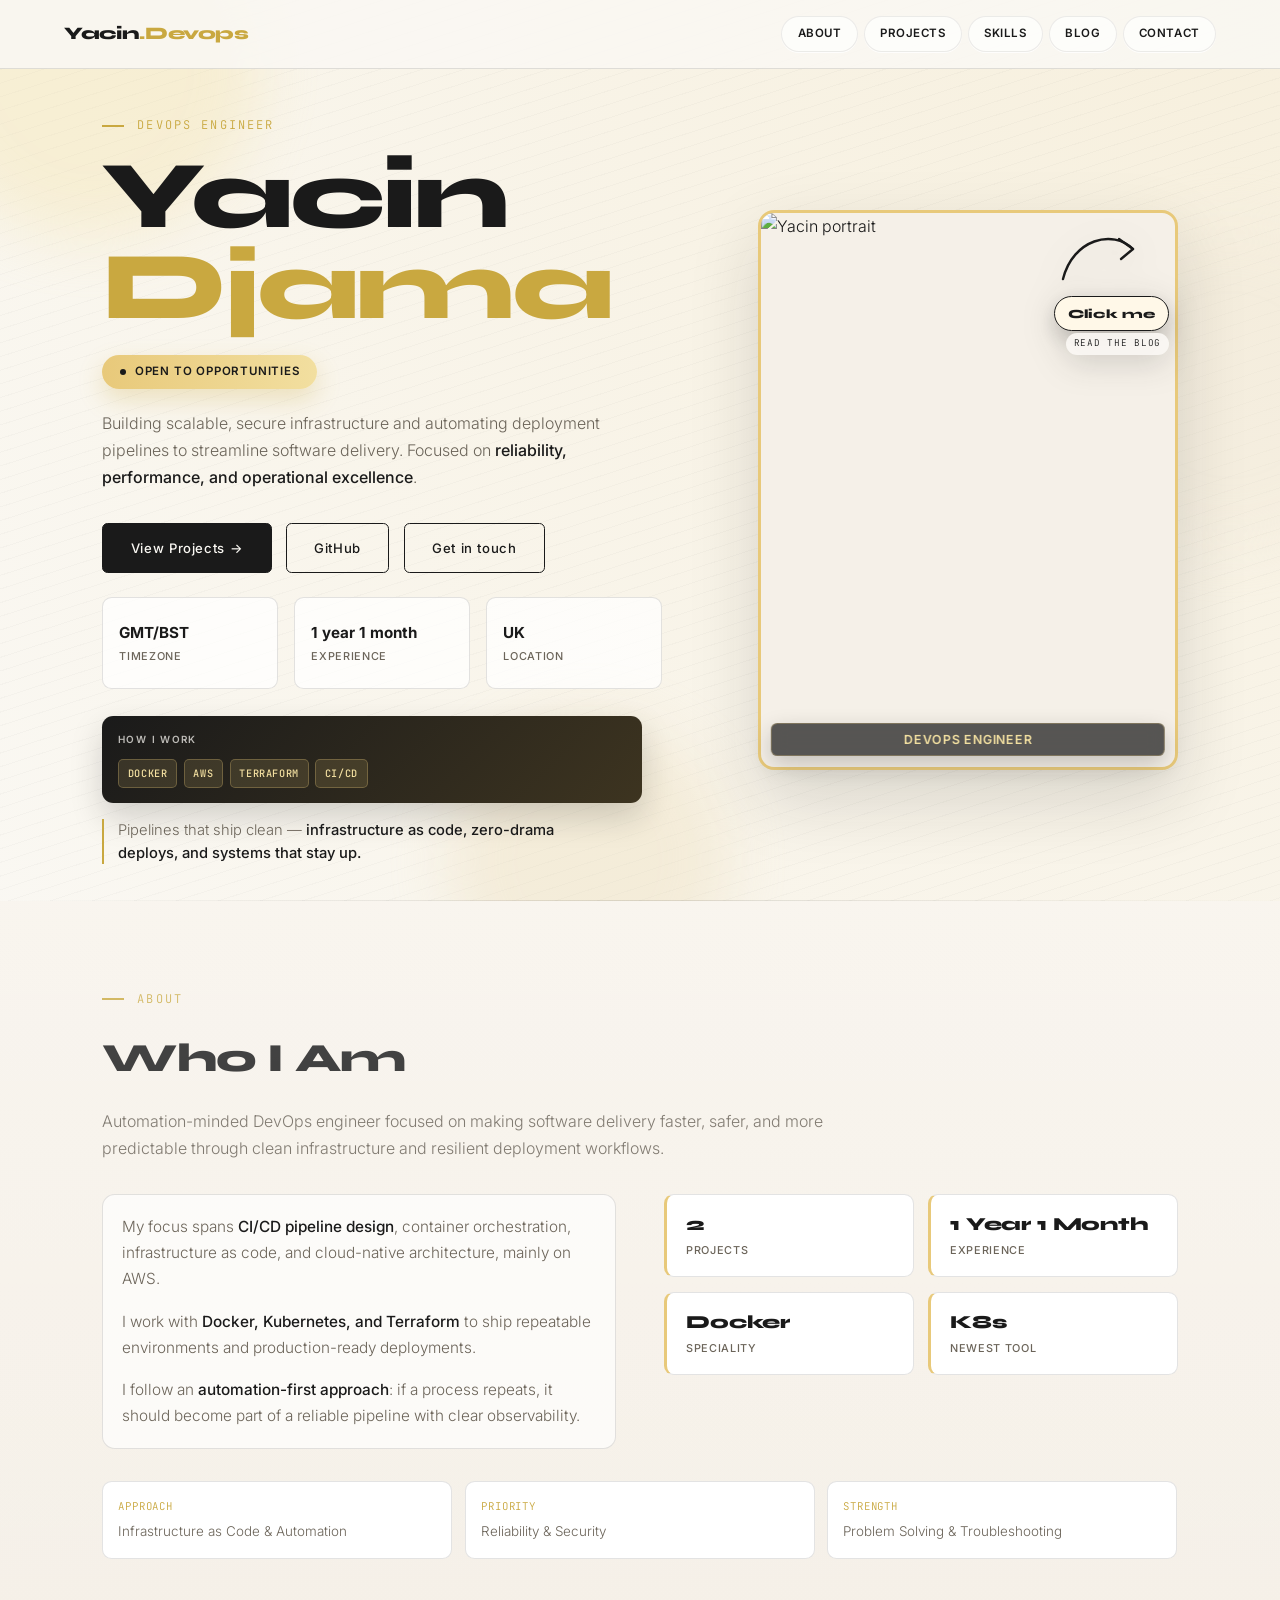
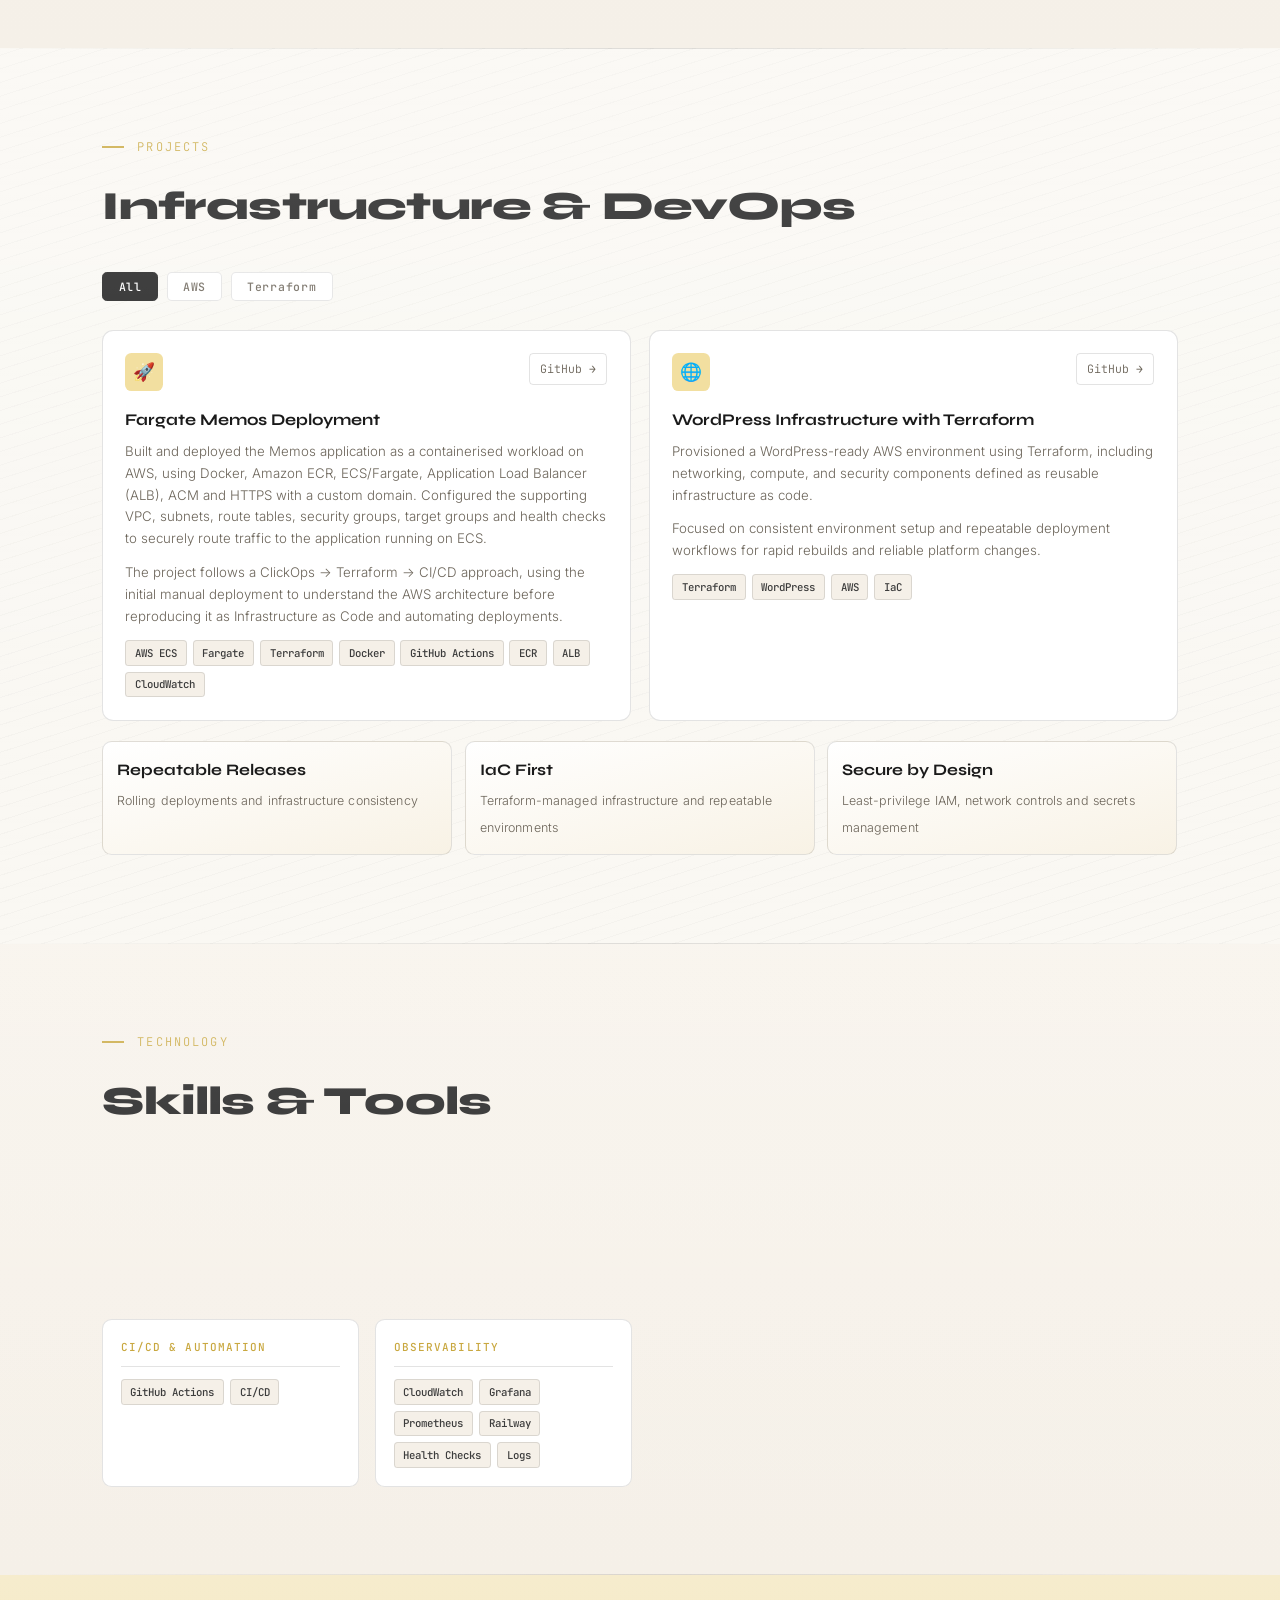
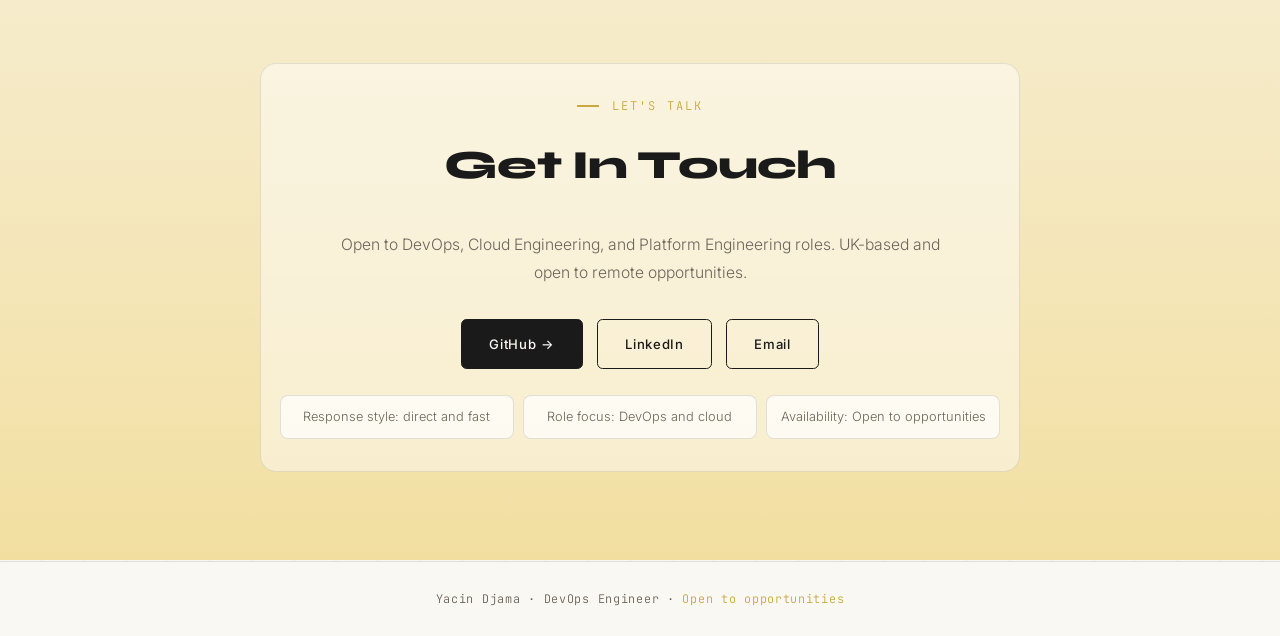
==== commit 03c20d69: "updated fixed name" ====
--- a/styles.css
+++ b/styles.css
@@ -1171,6 +1171,7 @@
     .analytics-kpis,
     .analytics-head { grid-template-columns: 1fr; }
     .page-blog #page { padding: 6.2rem 1.15rem 3rem; }
+    .blog-picker { grid-template-columns: 1fr; }
   }
 
   @media (max-width: 560px) {
@@ -1222,6 +1223,179 @@
     box-shadow: 0 18px 40px rgba(26,26,26,0.05);
   }
 
+  .blog-picker {
+    display: grid;
+    grid-template-columns: repeat(2, minmax(0, 1fr));
+    gap: 1rem;
+  }
+
+  .note-card {
+    display: flex;
+    flex-direction: column;
+    align-items: flex-start;
+    text-decoration: none;
+    color: inherit;
+    background: white;
+    border: 1px solid var(--border);
+    border-radius: 0.8rem;
+    padding: 1.25rem 1.2rem 1.2rem;
+    min-height: 100%;
+    position: relative;
+    overflow: hidden;
+    transition: transform 0.22s ease, box-shadow 0.22s ease, border-color 0.22s ease;
+  }
+
+  .note-card::after {
+    content: '';
+    position: absolute;
+    bottom: 0;
+    left: 0;
+    right: 0;
+    height: 3px;
+    background: linear-gradient(90deg, var(--tan), var(--tan-dark));
+    opacity: 0;
+    transition: opacity 0.2s;
+  }
+
+  .note-card:hover {
+    transform: translateY(-4px);
+    box-shadow: 0 12px 36px rgba(26,26,26,0.08);
+  }
+
+  .note-card:hover::after { opacity: 1; }
+
+  .note-card:focus-visible {
+    outline: 2px solid var(--tan-dark);
+    outline-offset: 3px;
+  }
+
+  .note-card-top {
+    display: flex;
+    justify-content: space-between;
+    align-items: center;
+    width: 100%;
+    margin-bottom: 0.85rem;
+  }
+
+  .note-num {
+    font-family: 'JetBrains Mono', monospace;
+    font-size: 0.68rem;
+    letter-spacing: 0.12em;
+    color: var(--tan-dark);
+  }
+
+  .note-tag {
+    font-family: 'JetBrains Mono', monospace;
+    font-size: 0.62rem;
+    letter-spacing: 0.08em;
+    text-transform: uppercase;
+    color: var(--charcoal-soft);
+    background: var(--cream);
+    border: 1px solid var(--border);
+    padding: 0.18rem 0.5rem;
+    border-radius: 999px;
+    font-weight: 500;
+  }
+
+  .note-card h3 {
+    font-family: 'Syne', sans-serif;
+    font-size: 1.12rem;
+    font-weight: 800;
+    letter-spacing: -0.02em;
+    line-height: 1.25;
+    color: var(--charcoal);
+    margin-bottom: 0.55rem;
+  }
+
+  .note-card p {
+    color: var(--muted);
+    font-size: 0.86rem;
+    line-height: 1.55;
+    margin-bottom: 1.1rem;
+    flex: 1;
+  }
+
+  .note-card .note-go {
+    font-family: 'JetBrains Mono', monospace;
+    font-size: 0.68rem;
+    letter-spacing: 0.08em;
+    text-transform: uppercase;
+    color: var(--tan-dark);
+    font-weight: 600;
+  }
+
+  .blog-article { display: none; }
+
+  .blog-article:target { display: block; }
+
+  .page-blog:has(.blog-article:target) .blog-picker,
+  .page-blog:has(.blog-article:target) .blog-listing-only {
+    display: none;
+  }
+
+  .note-back {
+    display: inline-flex;
+    align-items: center;
+    gap: 0.4rem;
+    margin-bottom: 1.15rem;
+    color: var(--muted);
+    text-decoration: none;
+    font-family: 'JetBrains Mono', monospace;
+    font-size: 0.68rem;
+    letter-spacing: 0.08em;
+    text-transform: uppercase;
+    font-weight: 600;
+  }
+
+  .note-back:hover { color: var(--charcoal); }
+
+  .post-pull {
+    font-family: 'Syne', sans-serif;
+    font-size: clamp(1.15rem, 2.4vw, 1.45rem);
+    font-weight: 800;
+    letter-spacing: -0.02em;
+    line-height: 1.3;
+    color: var(--charcoal);
+    margin: 1.15rem 0 1.3rem;
+    padding-left: 0.95rem;
+    border-left: 2px solid var(--tan-dark);
+    max-width: 34rem;
+  }
+
+  .question-list {
+    margin: 1.1rem 0 1.35rem;
+    padding: 0.95rem 1rem;
+    background: var(--cream);
+    border: 1px solid var(--border);
+    border-radius: 0.6rem;
+  }
+
+  .question-list p {
+    margin-bottom: 0.55rem;
+    color: var(--charcoal);
+    font-size: 0.92rem;
+  }
+
+  .question-list p:last-child { margin-bottom: 0; }
+
+  .post-body .stack-path {
+    display: grid;
+    gap: 0.45rem;
+    margin: 1.1rem 0 1.4rem;
+  }
+
+  .stack-path span {
+    display: block;
+    font-family: 'JetBrains Mono', monospace;
+    font-size: 0.78rem;
+    color: var(--muted);
+  }
+
+  .stack-path strong {
+    color: var(--charcoal);
+    font-weight: 600;
+  }
+
   .post-title {
     font-family: 'Syne', sans-serif;
     font-size: clamp(1.7rem, 4vw, 2.45rem);
